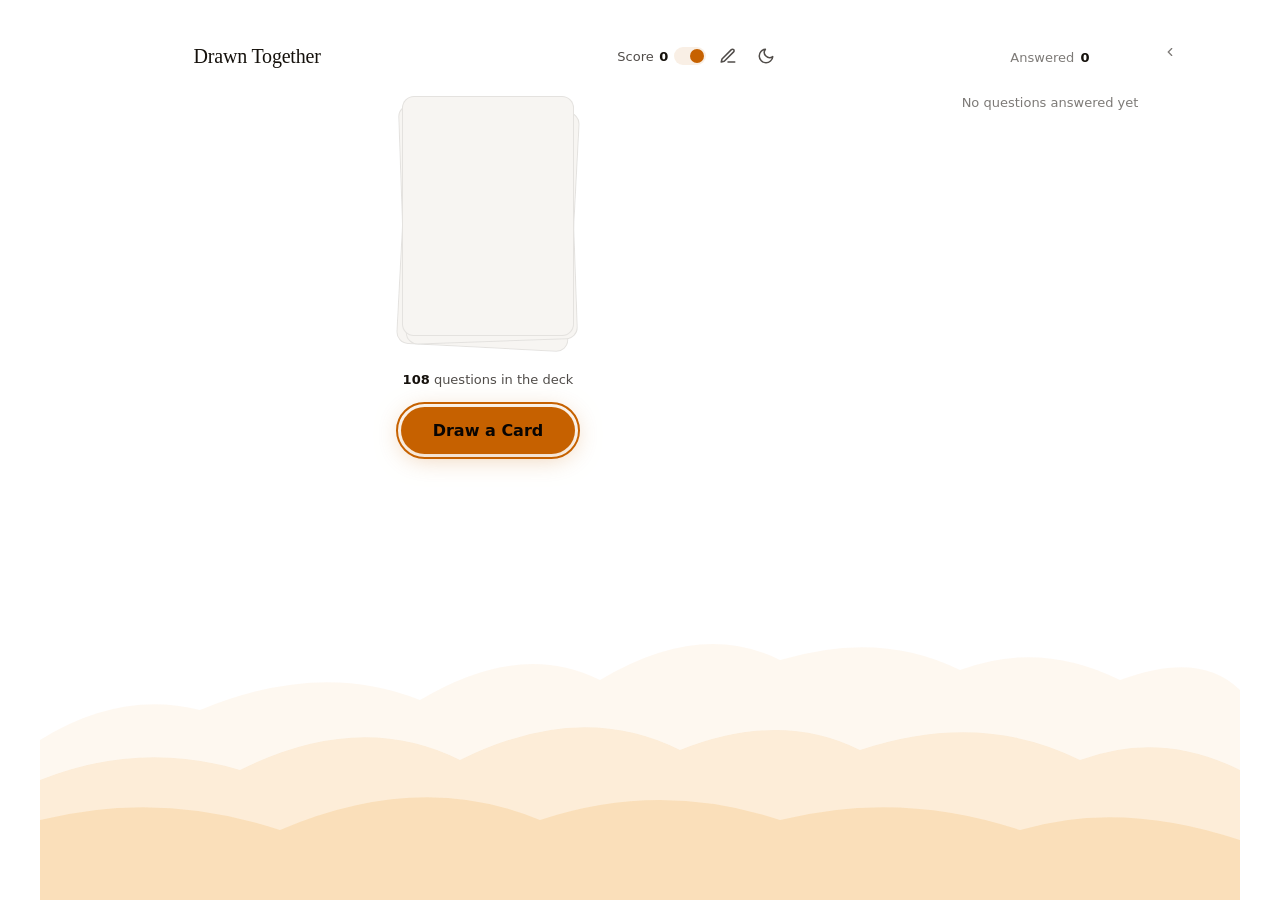
==== index.html @ e96249d9 "feat: share packs via unlock codes (web backend) Adds the Question Packs modal UI for Task 1's shari" ====
<!DOCTYPE html>
<html lang="en" data-theme="light">
<head>
<meta charset="UTF-8">
<meta name="viewport" content="width=device-width, initial-scale=1.0, user-scalable=no">
<title>Drawn Together</title>
<link rel="stylesheet" href="style.css">
</head>
<body>

  <!-- Mountain Background -->
  <div class="mountains" aria-hidden="true">
    <svg viewBox="0 0 1200 500" preserveAspectRatio="none" xmlns="http://www.w3.org/2000/svg">
      <!-- Furthest ridge — lightest, most faded -->
      <path d="M0 500 L0 340 Q80 290 160 310 Q280 260 380 300 Q480 240 560 280 Q660 220 740 260 Q840 230 920 270 Q1000 240 1080 280 Q1160 250 1200 290 L1200 500 Z"
            fill="oklch(0.72 0.16 65 / 0.06)" />
      <!-- Mid ridge -->
      <path d="M0 500 L0 380 Q100 340 200 370 Q320 310 420 360 Q540 300 640 350 Q740 310 820 350 Q940 310 1040 360 Q1120 330 1200 370 L1200 500 Z"
            fill="oklch(0.72 0.16 65 / 0.10)" />
      <!-- Closest ridge — slightly more present -->
      <path d="M0 500 L0 420 Q120 390 240 430 Q380 370 500 420 Q620 380 740 420 Q860 390 980 430 Q1080 400 1200 440 L1200 500 Z"
            fill="oklch(0.72 0.16 65 / 0.14)" />
    </svg>
  </div>

  <div class="layout">
    <div class="game-column">

      <!-- Top Bar -->
      <header class="top-bar">
        <div class="account-control hidden" id="accountControl">
          <button class="btn btn-ghost btn-small" id="signInBtn">Sign in</button>
          <span class="account-pill hidden" id="accountPill">
            <span class="account-email" id="accountEmail"></span>
            <button class="account-signout" id="signOutBtn" aria-label="Sign out" title="Sign out">&times;</button>
          </span>
        </div>
        <h1 class="title">Drawn Together</h1>
        <div class="top-actions">
          <div class="stat" id="scoreDisplay">
            <span>Score</span>
            <span class="stat-value" id="scoreValue">0</span>
          </div>
          <label class="toggle-label" title="Toggle score tracking">
            <input type="checkbox" class="toggle-checkbox" id="scoreToggle" checked>
            <span class="toggle-track" id="scoreTrack">
              <span class="toggle-thumb"></span>
            </span>
          </label>
          <button class="theme-btn" id="editBtn" title="Edit questions" aria-label="Edit questions">
            <svg viewBox="0 0 24 24" fill="none" stroke="currentColor" stroke-width="2" stroke-linecap="round" stroke-linejoin="round" style="width:1.125rem;height:1.125rem">
              <path d="M12 20h9"/>
              <path d="M16.5 3.5a2.121 2.121 0 0 1 3 3L7 19l-4 1 1-4L16.5 3.5z"/>
            </svg>
          </button>
          <button class="theme-btn" id="themeToggle" title="Toggle theme" aria-label="Switch to dark mode">
            <!-- Sun icon (shown in dark mode → switch to light) -->
            <svg class="icon-sun" viewBox="0 0 24 24" fill="none" stroke="currentColor" stroke-width="2" stroke-linecap="round" stroke-linejoin="round">
              <circle cx="12" cy="12" r="5"/>
              <path d="M12 1v2M12 21v2M4.22 4.22l1.42 1.42M18.36 18.36l1.42 1.42M1 12h2M21 12h2M4.22 19.78l1.42-1.42M18.36 5.64l1.42-1.42"/>
            </svg>
            <!-- Moon icon (shown in light mode → switch to dark) -->
            <svg class="icon-moon" viewBox="0 0 24 24" fill="none" stroke="currentColor" stroke-width="2" stroke-linecap="round" stroke-linejoin="round">
              <path d="M21 12.79A9 9 0 1 1 11.21 3 7 7 0 0 0 21 12.79z"/>
            </svg>
          </button>
        </div>
      </header>

      <!-- Main Game Area -->
      <main class="main" id="mainArea">
        <!-- Empty / Draw State -->
        <div class="empty-state" id="emptyState">
          <div class="deck-illustration" aria-hidden="true">
            <div class="deck-card"></div>
            <div class="deck-card"></div>
            <div class="deck-card"></div>
          </div>
          <div class="draw-controls" id="drawControls">
            <p class="remaining-badge" id="remainingBadge">
              <strong id="remainingCount">108</strong> questions in the deck
            </p>
            <button class="btn btn-primary" id="drawBtn" autofocus>
              Draw a Card
            </button>
          </div>

          <div class="resume-prompt hidden" id="resumePrompt">
            <p class="resume-text" id="resumeText"></p>
            <div class="resume-actions">
              <button class="btn btn-primary" id="resumeBtn" type="button">Resume</button>
              <button class="btn btn-ghost" id="startFreshBtn" type="button">Start Fresh</button>
            </div>
          </div>

          <!-- Shown instead of the Draw button when the deck's empty but cards are waiting in the skipped pile -->
          <div class="skipped-shuffle-back hidden" id="skippedShuffleBack">
            <p class="remaining-badge">
              <strong id="skippedShuffleCount">0</strong> skipped question<span id="skippedShufflePlural">s</span> waiting
            </p>
            <button class="btn btn-primary" id="skippedShuffleBtn" type="button">Shuffle skipped back in</button>
          </div>
        </div>

        <!-- Active Card -->
        <div class="card-stage hidden" id="cardStage">
          <div class="card" id="activeCard">
            <div class="card-rarity">
              <span class="rarity-dot" id="rarityDot"></span>
              <span class="rarity-label" id="rarityLabel"></span>
              <span class="card-marks">
                <button class="card-mark-btn" id="favBtn" aria-pressed="false" aria-label="Save to greatest hits" title="Save to greatest hits">
                  <svg viewBox="0 0 24 24" fill="none" stroke="currentColor" stroke-width="2" stroke-linejoin="round"><path d="M12 21C7 16.5 3 13.2 3 8.9 3 6.2 5.2 4 7.9 4c1.6 0 3.1.8 4.1 2.1C13 4.8 14.5 4 16.1 4 18.8 4 21 6.2 21 8.9c0 4.3-4 7.6-9 12.1z"/></svg>
                </button>
                <button class="card-mark-btn" id="retireBtn" aria-label="Never show this question again" title="Never show again">
                  <svg viewBox="0 0 24 24" fill="none" stroke="currentColor" stroke-width="2" stroke-linecap="round"><path d="M17.94 17.94A10.07 10.07 0 0 1 12 20c-7 0-10-8-10-8a18.45 18.45 0 0 1 5.06-5.94M9.9 4.24A9.12 9.12 0 0 1 12 4c7 0 10 8 10 8a18.5 18.5 0 0 1-2.16 3.19"/><path d="M14.12 14.12a3 3 0 1 1-4.24-4.24"/><line x1="1" y1="1" x2="23" y2="23"/></svg>
                </button>
              </span>
            </div>
            <p class="card-question" id="cardQuestion"></p>
            <p class="card-category" id="cardCategory"></p>
            <div class="card-actions">
              <button class="btn btn-ghost btn-skip" id="skipBtn">Skip</button>
              <button class="btn btn-answered" id="answeredBtn">Answered</button>
            </div>
          </div>
        </div>

        <!-- Game Over -->
        <div class="game-over hidden" id="gameOver">
          <div class="game-over-icon">🕯️</div>
          <h2 class="game-over-heading">Deck's empty</h2>
          <p class="game-over-sub" id="gameOverSub">
            You made it through every question.<br>Here's to many more conversations.
          </p>
          <div class="final-scores" id="finalScores"></div>
          <p class="game-over-sub" id="gameOverExtra"></p>
          <button class="btn btn-primary" id="resetBtn">One more round</button>
        </div>
      </main>

    </div>

    <!-- Answered Sidebar -->
    <aside class="answered-sidebar" id="answeredSidebar">
      <button class="answered-collapse-toggle" id="answeredCollapseToggle" type="button" aria-expanded="true" aria-label="Collapse answered list">
        <svg class="answered-collapse-chevron" viewBox="0 0 14 14" fill="none" stroke="currentColor" stroke-width="1.5" stroke-linecap="round">
          <path d="M3 5l4 4 4-4"/>
        </svg>
        <span class="stat-value answered-collapse-count" id="answeredCollapseCount">0</span>
      </button>
      <button class="answered-header" id="answeredMobileToggle" aria-expanded="false">
        <span>Answered</span>
        <span class="stat-value" id="answeredCount">0</span>
        <svg class="answered-chevron" id="answeredChevron" viewBox="0 0 14 14" fill="none" stroke="currentColor" stroke-width="1.5" stroke-linecap="round">
          <path d="M3 5l4 4 4-4"/>
        </svg>
      </button>
      <div class="answered-list" id="answeredList" role="region" aria-label="Answered questions"></div>
      <button class="answered-show-all hidden" id="answeredShowAll" type="button">Show all</button>
    </aside>
  </div>

  <!-- Skipped pile counter -->
  <button class="skipped-pill hidden" id="skippedPill" type="button" title="View skipped questions">
    Skipped <span id="skippedCount">0</span>
  </button>

  <!-- Question Packs Modal -->
  <div class="modal-overlay" id="modalOverlay">
    <div class="modal-sheet">
      <div class="modal-handle" aria-hidden="true"></div>
      <div class="modal-header">
        <h2 class="modal-title">Question Packs</h2>
        <button class="modal-close" id="modalClose" aria-label="Close">&times;</button>
      </div>

      <!-- Pack list -->
      <div id="packList"></div>

      <!-- Sign-in gate shown in place of the new-pack controls when signed out (web backend) -->
      <div class="pack-gate hidden" id="packGate">
        <p class="pack-gate-text">Sign in to create and edit question packs</p>
        <button class="btn btn-ghost" id="packGateSignInBtn" type="button">Sign in</button>
      </div>

      <!-- New pack button -->
      <button class="btn btn-ghost" id="newPackBtn" style="width:100%;margin-top:0.75rem">
        + New Pack
      </button>

      <!-- New pack form (hidden) -->
      <form id="newPackForm" autocomplete="off" style="display:none;margin-top:0.75rem">
        <div class="form-group" style="margin-bottom:0.5rem">
          <input class="form-input" id="newPackName" type="text" placeholder="Pack name..." maxlength="60" required>
        </div>
        <button class="btn-add" type="submit">Create Pack</button>
      </form>

      <!-- Unlock a shared pack (web backend, signed in only) -->
      <button class="btn btn-ghost hidden" id="unlockPackBtn" style="width:100%;margin-top:0.75rem">Unlock shared pack</button>
      <form id="unlockPackForm" autocomplete="off" style="display:none;margin-top:0.75rem">
        <div class="form-group" style="margin-bottom:0.5rem">
          <input class="form-input" id="unlockCodeInput" type="text" placeholder="Enter a share code..." maxlength="16" required>
        </div>
        <button class="btn-add" type="submit">Unlock</button>
      </form>

      <!-- Export / import -->
      <div style="display:flex;gap:0.5rem;margin-top:0.75rem">
        <button class="btn btn-ghost" id="exportPacksBtn" style="flex:1">Export packs</button>
        <button class="btn btn-ghost" id="importPacksBtn" style="flex:1">Import packs</button>
        <input type="file" id="importPacksFile" accept=".json,application/json" hidden>
      </div>
    </div>
  </div>

  <!-- Skipped Modal -->
  <div class="modal-overlay" id="skippedModalOverlay">
    <div class="modal-sheet">
      <div class="modal-handle" aria-hidden="true"></div>
      <div class="modal-header">
        <h2 class="modal-title">Skipped</h2>
        <button class="modal-close" id="skippedModalClose" aria-label="Close">&times;</button>
      </div>

      <div id="skippedList"></div>

      <button class="btn btn-ghost" id="skippedShuffleAllBtn" style="width:100%;margin-top:0.75rem">
        Shuffle all back into deck
      </button>
    </div>
  </div>

  <!-- Sign-in / sign-up (web version only) -->
  <div class="modal-overlay" id="authOverlay">
    <div class="modal-sheet auth-sheet">
      <div class="modal-handle" aria-hidden="true"></div>
      <div class="modal-header">
        <h2 class="modal-title" id="authTitle">Sign in</h2>
        <button class="modal-close" id="authClose" aria-label="Close">&times;</button>
      </div>
      <p class="auth-note" id="authNote">Sign in to save your progress. Or close
        this to play without saving.</p>
      <form id="authForm" autocomplete="on">
        <div class="form-group" style="margin-bottom:0.5rem">
          <input class="form-input" id="authEmail" type="email" placeholder="you@example.com" autocomplete="email" required>
        </div>
        <div class="form-group" id="authPasswordGroup" style="margin-bottom:0.5rem">
          <input class="form-input" id="authPassword" type="password" placeholder="Password" autocomplete="current-password" required minlength="8">
        </div>
        <div class="form-group hidden" id="authConfirmGroup" style="margin-bottom:0.5rem">
          <input class="form-input" id="authConfirmPassword" type="password" placeholder="Confirm password" autocomplete="new-password" minlength="8">
        </div>
        <p class="auth-note hidden" id="authPasswordHint" style="margin:-0.25rem 0 0.5rem">At least 8 characters, with a letter and a number.</p>
        <div id="authCaptcha" style="margin-bottom:0.5rem"></div>
        <p class="auth-note hidden" id="authCaptchaError">Verification didn't load — if you use an ad blocker or privacy extension, please disable it for this site and reload the page.</p>
        <button class="btn-add" type="submit" id="authSubmitBtn">Sign in</button>
      </form>
      <p class="auth-note" style="margin-top:0.5rem">
        <a href="#" id="authModeToggle">Need an account? Sign up</a>
        &nbsp;·&nbsp;
        <a href="#" id="authForgotLink">Forgot password?</a>
      </p>
      <p class="auth-note hidden" id="authSent">Check your email — click the link to reset your password.</p>
    </div>
  </div>

  <!-- Set new password (shown after clicking a password-reset email link) -->
  <div class="modal-overlay" id="resetPasswordOverlay">
    <div class="modal-sheet auth-sheet">
      <div class="modal-handle" aria-hidden="true"></div>
      <div class="modal-header">
        <h2 class="modal-title">Set new password</h2>
      </div>
      <p class="auth-note">Enter a new password for your account.</p>
      <form id="resetPasswordForm" autocomplete="off">
        <div class="form-group" style="margin-bottom:0.5rem">
          <input class="form-input" id="resetPasswordInput" type="password" placeholder="New password" autocomplete="new-password" required minlength="8">
        </div>
        <div class="form-group" style="margin-bottom:0.5rem">
          <input class="form-input" id="resetPasswordConfirm" type="password" placeholder="Confirm new password" autocomplete="new-password" required minlength="8">
        </div>
        <button class="btn-add" type="submit">Set password</button>
      </form>
      <p class="auth-note hidden" id="resetPasswordError"></p>
    </div>
  </div>

<script src="config.js" defer></script>
<script src="https://challenges.cloudflare.com/turnstile/v0/api.js" defer onerror="window.__turnstileLoadFailed = true"></script>
<script src="vendor/supabase.js" defer></script>
<script src="store-server.js" defer></script>
<script src="store-supabase.js" defer></script>
<script src="app.js" defer></script>
</body>
</html>
---- style.css ----
*, *::before, *::after { box-sizing: border-box; margin: 0; padding: 0; }

  /* ── Light Theme (default) ── */
  :root {
    --bg:       oklch(1 0 0);
    --surface:  oklch(0.97 0.005 68);
    --surface-raised: oklch(0.94 0.007 68);
    --ink:      oklch(0.18 0.012 68);
    --ink-dim:  oklch(0.42 0.008 68);
    --ink-muted: oklch(0.58 0.006 68);
    --primary:  oklch(0.60 0.18 65);
    --primary-glow: oklch(0.60 0.18 65 / 0.3);
    --primary-subtle: oklch(0.60 0.18 65 / 0.10);
    --accent:   oklch(0.48 0.16 340);
    --accent-subtle: oklch(0.48 0.16 340 / 0.12);
    --common:   oklch(0.55 0.08 195);
    --uncommon: oklch(0.52 0.12 260);
    --rare:     oklch(0.48 0.15 310);
    --epic:     oklch(0.50 0.17 30);
    --legendary: oklch(0.52 0.18 60);
    --mythic:   oklch(0.58 0.18 82);
    --card-border: oklch(0 0 0 / 0.08);
    --shadow-heavy: oklch(0 0 0 / 0.12);

    --radius-sm: 0.5rem;
    --radius-md: 0.75rem;
    --radius-lg: 1.25rem;
    --radius-xl: 1.75rem;

    --font-display: 'New York', 'Iowan Old Style', 'Palatino Linotype', Palatino, Georgia, serif;
    --font-body: -apple-system, BlinkMacSystemFont, 'Segoe UI', system-ui, sans-serif;

    --z-behind: -1;
    --z-dropdown: 100;
    --z-sticky: 200;
    --z-overlay: 300;
    --z-modal: 400;
    --z-toast: 500;

    --ease-out-expo: cubic-bezier(0.16, 1, 0.3, 1);
    --ease-out-quart: cubic-bezier(0.25, 1, 0.5, 1);
  }

  /* ── Dark Theme ── */
  [data-theme="dark"] {
    --bg:       oklch(0.08 0 0);
    --surface:  oklch(0.13 0.006 68);
    --surface-raised: oklch(0.17 0.008 68);
    --ink:      oklch(0.93 0.005 68);
    --ink-dim:  oklch(0.65 0.008 68);
    --ink-muted: oklch(0.48 0.006 68);
    --primary:  oklch(0.72 0.16 65);
    --primary-glow: oklch(0.72 0.16 65 / 0.35);
    --primary-subtle: oklch(0.72 0.16 65 / 0.12);
    --accent:   oklch(0.55 0.16 340);
    --accent-subtle: oklch(0.55 0.16 340 / 0.15);
    --common:   oklch(0.60 0.08 180);
    --uncommon: oklch(0.58 0.12 250);
    --rare:     oklch(0.52 0.16 300);
    --epic:     oklch(0.50 0.18 25);
    --legendary: oklch(0.55 0.20 55);
    --mythic:   oklch(0.72 0.18 80);
    --card-border: oklch(1 0 0 / 0.06);
    --shadow-heavy: oklch(0 0 0 / 0.45);
  }

  html, body { height: 100%; overflow: hidden; }

  body {
    font-family: var(--font-body);
    background: var(--bg);
    color: var(--ink);
    display: flex;
    flex-direction: column;
    align-items: center;
    -webkit-font-smoothing: antialiased;
    -moz-osx-font-smoothing: grayscale;
    user-select: none;
    -webkit-user-select: none;
    -webkit-tap-highlight-color: transparent;
    padding: 1rem;
    position: relative;
  }

  /* ── Mountain Background ── */
  .mountains {
    position: fixed;
    inset: 0;
    z-index: var(--z-behind);
    pointer-events: none;
    overflow: hidden;
  }
  .mountains svg {
    position: absolute;
    bottom: 0;
    left: 50%;
    transform: translateX(-50%);
    width: 100%;
    min-width: 600px;
    max-width: 1200px;
    height: auto;
  }

  /* ── Layout ── */
  .layout {
    width: 100%;
    flex: 1;
    min-height: 0;
    display: flex;
    flex-direction: column;
    align-items: center;
  }
  .game-column {
    width: 100%;
    flex: 1;
    min-height: 0;
    display: flex;
    flex-direction: column;
    align-items: center;
  }

  @media (min-width: 900px) {
    .layout {
      flex-direction: row;
      align-items: flex-start;
      justify-content: center;
      gap: 1.5rem;
      max-width: 1100px;
      margin: 0 auto;
    }
    .game-column {
      width: auto;
      flex: 1 1 auto;
    }
  }

  /* ── Top Bar ── */
  .top-bar {
    width: 100%;
    max-width: min(92vw, clamp(480px, 46vw, 720px));
    display: flex;
    align-items: center;
    justify-content: space-between;
    padding: 0.5rem 0 1rem;
    gap: 0.75rem;
    flex-shrink: 0;
    position: relative;
    z-index: 1;
  }

  .title {
    font-family: var(--font-display);
    font-size: 1.25rem;
    font-weight: 500;
    letter-spacing: -0.01em;
    color: var(--ink);
    text-wrap: balance;
  }

  .top-actions {
    display: flex;
    align-items: center;
    gap: 0.375rem;
  }

  /* ── Theme Toggle ── */
  .theme-btn {
    display: flex;
    align-items: center;
    justify-content: center;
    width: 2rem;
    height: 2rem;
    border-radius: 50%;
    border: none;
    background: transparent;
    color: var(--ink-dim);
    cursor: pointer;
    transition: color 0.2s, background 0.2s;
    -webkit-tap-highlight-color: transparent;
  }
  .theme-btn:hover { color: var(--ink); background: var(--surface); }
  .theme-btn:focus-visible {
    outline: 2px solid var(--primary);
    outline-offset: 2px;
  }
  .theme-btn svg { width: 1.125rem; height: 1.125rem; }
  .theme-btn .icon-sun { display: none; }
  .theme-btn .icon-moon { display: block; }
  [data-theme="dark"] .theme-btn .icon-sun { display: block; }
  [data-theme="dark"] .theme-btn .icon-moon { display: none; }

  /* ── Stats ── */
  .stat {
    display: flex;
    align-items: center;
    gap: 0.35rem;
    font-size: 0.8125rem;
    font-weight: 500;
    color: var(--ink-dim);
    font-variant-numeric: tabular-nums;
    white-space: nowrap;
  }
  .stat-value {
    color: var(--ink);
    font-weight: 600;
  }

  /* ── Toggle ── */
  .toggle-label {
    display: flex;
    align-items: center;
    gap: 0.4rem;
    font-size: 0.75rem;
    color: var(--ink-muted);
    cursor: pointer;
    transition: color 0.2s;
  }
  .toggle-label:hover { color: var(--ink-dim); }
  .toggle-track {
    width: 2rem;
    height: 1.125rem;
    border-radius: 99px;
    background: var(--surface-raised);
    position: relative;
    transition: background 0.2s;
  }
  .toggle-track.active { background: var(--primary-subtle); }
  .toggle-thumb {
    width: 0.875rem;
    height: 0.875rem;
    border-radius: 50%;
    background: var(--ink-muted);
    position: absolute;
    top: 0.125rem;
    left: 0.125rem;
    transition: transform 0.2s var(--ease-out-quart), background 0.2s;
  }
  .toggle-track.active .toggle-thumb {
    transform: translateX(0.875rem);
    background: var(--primary);
  }
  .toggle-checkbox { position: absolute; opacity: 0; pointer-events: none; }

  /* ── Main Area ── */
  .main {
    flex: 1;
    width: 100%;
    max-width: min(92vw, clamp(480px, 46vw, 720px));
    display: flex;
    flex-direction: column;
    align-items: center;
    justify-content: center;
    gap: 1.5rem;
    min-height: 0;
    padding: 0.5rem 0;
    position: relative;
    z-index: 1;
  }

  /* ── Empty State ── */
  .empty-state {
    text-align: center;
    display: flex;
    flex-direction: column;
    align-items: center;
    gap: 1.25rem;
  }
  .empty-state.hidden { display: none; }

  .deck-illustration {
    position: relative;
    width: clamp(140px, 10vw + 100px, 200px);
    height: clamp(180px, 12vw + 130px, 256px);
  }
  .deck-card {
    position: absolute;
    width: clamp(120px, 9vw + 84px, 172px);
    height: clamp(168px, 12vw + 118px, 240px);
    border-radius: var(--radius-md);
    background: var(--surface);
    border: 1px solid var(--card-border);
    left: 50%;
    transform: translateX(-50%);
    transition: transform 0.4s var(--ease-out-expo);
  }
  .deck-card:nth-child(1) { top: 0;  z-index: 3; }
  .deck-card:nth-child(2) { top: 6px;  z-index: 2; transform: translateX(-50%) rotate(-2deg); }
  .deck-card:nth-child(3) { top: 12px; z-index: 1; transform: translateX(-50%) rotate(3deg); }

  .remaining-badge {
    font-size: 0.8125rem;
    color: var(--ink-dim);
    font-variant-numeric: tabular-nums;
  }
  .remaining-badge strong { color: var(--ink); font-weight: 600; }

  .draw-controls,
  .resume-prompt {
    display: flex;
    flex-direction: column;
    align-items: center;
    gap: 1.25rem;
  }
  .draw-controls.hidden,
  .resume-prompt.hidden { display: none; }

  .skipped-shuffle-back {
    display: flex;
    flex-direction: column;
    align-items: center;
    gap: 1.25rem;
  }
  .skipped-shuffle-back.hidden { display: none; }

  .resume-text {
    font-size: 0.9375rem;
    color: var(--ink-dim);
    text-align: center;
    max-width: 26ch;
  }
  .resume-text strong { color: var(--ink); font-weight: 600; }

  .resume-actions {
    display: flex;
    gap: 0.75rem;
  }

  /* ── Button ── */
  .btn {
    display: inline-flex;
    align-items: center;
    justify-content: center;
    gap: 0.5rem;
    border: none;
    cursor: pointer;
    font-family: var(--font-body);
    font-weight: 600;
    font-size: 1rem;
    padding: 0.875rem 2rem;
    border-radius: 99px;
    transition: transform 0.15s var(--ease-out-quart),
                box-shadow 0.2s var(--ease-out-quart),
                background 0.2s;
    position: relative;
    -webkit-tap-highlight-color: transparent;
  }
  .btn:active { transform: scale(0.97); }

  .btn-primary {
    background: var(--primary);
    color: oklch(0.12 0.01 68);
    box-shadow: 0 4px 24px var(--primary-glow);
  }
  [data-theme="dark"] .btn-primary { color: oklch(0.12 0.01 68); }
  .btn-primary:hover {
    box-shadow: 0 6px 32px var(--primary-glow);
  }
  .btn-primary:focus-visible {
    outline: 2px solid var(--primary);
    outline-offset: 3px;
  }

  .btn-ghost {
    background: transparent;
    color: var(--ink-dim);
    padding: 0.625rem 1.25rem;
    font-size: 0.875rem;
    font-weight: 500;
  }
  .btn-ghost:hover { color: var(--ink); background: var(--surface); }
  .btn-ghost:focus-visible {
    outline: 2px solid var(--ink-dim);
    outline-offset: 2px;
  }

  /* ── Active Card ── */
  .card-stage {
    width: 100%;
    display: flex;
    flex-direction: column;
    align-items: center;
    gap: 0rem;
    transition: opacity 0.3s, transform 0.3s var(--ease-out-expo);
  }
  .card-stage.hidden { display: none; }
  .card-stage.animate-in {
    animation: cardEnter 0.5s var(--ease-out-expo) both;
  }
  .card-stage.animate-out {
    animation: cardExit 0.35s var(--ease-out-quart) both;
  }

  @keyframes cardEnter {
    from { opacity: 0; transform: translateY(24px) scale(0.95); }
    to   { opacity: 1; transform: translateY(0) scale(1); }
  }
  @keyframes cardExit {
    from { opacity: 1; transform: translateY(0) scale(1); }
    to   { opacity: 0; transform: translateY(-20px) scale(0.96); }
  }

  .card {
    width: 100%;
    background: var(--surface);
    border: 1px solid var(--card-border);
    border-radius: var(--radius-lg);
    padding: clamp(2rem, 1.4rem + 1.5vw, 3rem) clamp(1.5rem, 1.1rem + 1vw, 2.25rem) clamp(1.75rem, 1.35rem + 1vw, 2.5rem);
    display: flex;
    flex-direction: column;
    gap: 1.25rem;
    position: relative;
    overflow: hidden;
  }

  /* Rarity glow on card */
  .card[data-rarity="mythic"] {
    box-shadow: 0 0 0 1px oklch(0.72 0.18 80 / 0.25),
                0 0 80px oklch(0.72 0.18 80 / 0.08);
  }
  .card[data-rarity="legendary"] {
    box-shadow: 0 0 0 1px oklch(0.55 0.20 55 / 0.2),
                0 0 48px oklch(0.55 0.20 55 / 0.06);
  }

  .card-rarity {
    display: flex;
    align-items: center;
    gap: 0.5rem;
  }
  .rarity-dot {
    width: 0.5rem;
    height: 0.5rem;
    border-radius: 50%;
    flex-shrink: 0;
  }
  .rarity-label {
    font-size: 0.6875rem;
    font-weight: 700;
    text-transform: uppercase;
    letter-spacing: 0.12em;
  }

  .card-question {
    font-family: var(--font-display);
    font-size: clamp(1.25rem, 1.2vw + 1rem, 2rem);
    max-width: 34ch;
    font-weight: 400;
    line-height: 1.45;
    letter-spacing: -0.01em;
    color: var(--ink);
    text-wrap: balance;
  }

  .card-category {
    font-size: 0.75rem;
    color: var(--ink-muted);
    font-weight: 500;
    letter-spacing: 0.03em;
    text-transform: uppercase;
  }

  .card-actions {
    display: flex;
    gap: 0.625rem;
    margin-top: 0.25rem;
  }
  .card-actions .btn { flex: 1; }

  .btn-answered {
    background: var(--surface-raised);
    color: var(--ink);
    box-shadow: none;
    font-weight: 500;
  }
  .btn-answered:hover { background: var(--bg); }

  .btn-skip {
    background: transparent;
    color: var(--ink-muted);
    box-shadow: none;
    font-weight: 500;
    font-size: 0.875rem;
    padding: 0.625rem 1.25rem;
    flex: 0;
  }
  .btn-skip:hover { color: var(--ink-dim); }

  .score-pop {
    position: fixed;
    pointer-events: none;
    font-weight: 700;
    font-size: 1.25rem;
    color: var(--primary);
    z-index: var(--z-toast);
    animation: scoreFloat 1.2s var(--ease-out-expo) both;
  }
  @keyframes scoreFloat {
    0%   { opacity: 1; transform: translateY(0) scale(1); }
    100% { opacity: 0; transform: translateY(-64px) scale(1.3); }
  }

  /* ── Answered Sidebar ── */
  .answered-sidebar {
    width: 100%;
    max-width: min(92vw, clamp(480px, 46vw, 720px));
    flex-shrink: 0;
    padding: 0.5rem 0 1rem;
    position: relative;
    z-index: 1;
  }

  .answered-collapse-toggle {
    display: none;
  }

  .answered-header {
    width: 100%;
    display: flex;
    align-items: center;
    justify-content: center;
    gap: 0.4rem;
    background: none;
    border: none;
    color: var(--ink-muted);
    font-family: var(--font-body);
    font-size: 0.8125rem;
    font-weight: 500;
    cursor: pointer;
    padding: 0.625rem;
    transition: color 0.2s;
    -webkit-tap-highlight-color: transparent;
  }
  .answered-header:hover { color: var(--ink-dim); }
  .answered-header:focus-visible {
    outline: 2px solid var(--ink-dim);
    outline-offset: 2px;
    border-radius: var(--radius-sm);
  }

  .answered-chevron {
    width: 14px;
    height: 14px;
    transition: transform 0.3s var(--ease-out-quart);
  }
  .answered-chevron.open { transform: rotate(180deg); }

  .answered-list {
    display: none;
    padding: 0.25rem 0.25rem 0.5rem;
  }
  .answered-list.open { display: block; }

  .answered-item {
    display: flex;
    align-items: center;
    gap: 0.625rem;
    padding: 0.625rem 0.75rem;
    border-radius: var(--radius-sm);
    font-size: 0.8125rem;
    color: var(--ink-dim);
    animation: answeredEnter 0.3s var(--ease-out-quart) both;
    width: 100%;
    background: none;
    border: none;
    font-family: var(--font-body);
    text-align: left;
    cursor: pointer;
  }
  .answered-item:focus-visible {
    outline: 2px solid var(--ink-dim);
    outline-offset: -2px;
  }
  .answered-item:nth-child(1) { animation-delay: 0s; }
  .answered-item:nth-child(2) { animation-delay: 0.03s; }
  .answered-item:nth-child(3) { animation-delay: 0.06s; }
  .answered-item:nth-child(4) { animation-delay: 0.09s; }
  .answered-item:nth-child(5) { animation-delay: 0.12s; }

  @keyframes answeredEnter {
    from { opacity: 0; transform: translateY(-8px); }
    to   { opacity: 1; transform: translateY(0); }
  }

  .answered-item:hover { background: var(--surface); }
  .answered-item-dot { width: 0.375rem; height: 0.375rem; border-radius: 50%; flex-shrink: 0; }
  .answered-item-text {
    flex: 1;
    white-space: nowrap;
    overflow: hidden;
    text-overflow: ellipsis;
  }
  .answered-item-score {
    font-variant-numeric: tabular-nums;
    font-weight: 600;
    font-size: 0.75rem;
    flex-shrink: 0;
  }

  .answered-empty {
    text-align: center;
    font-size: 0.8125rem;
    color: var(--ink-muted);
    padding: 1rem;
  }

  .answered-show-all {
    width: 100%;
    background: none;
    border: none;
    color: var(--ink-muted);
    font-family: var(--font-body);
    font-size: 0.75rem;
    font-weight: 500;
    cursor: pointer;
    padding: 0.5rem;
    text-align: center;
    transition: color 0.2s;
    -webkit-tap-highlight-color: transparent;
  }
  .answered-show-all:hover { color: var(--ink-dim); }
  .answered-show-all.hidden { display: none; }
  .answered-show-all:focus-visible {
    outline: 2px solid var(--ink-dim);
    outline-offset: 2px;
    border-radius: var(--radius-sm);
  }
  .answered-list.expanded {
    max-height: 40vh;
    overflow-y: auto;
    scroll-behavior: smooth;
    -webkit-overflow-scrolling: touch;
    scrollbar-width: thin;
    scrollbar-color: var(--surface-raised) transparent;
  }

  @media (min-width: 900px) {
    .answered-sidebar {
      width: 280px;
      max-width: 280px;
      flex-shrink: 0;
      align-self: stretch;
      display: flex;
      flex-direction: column;
      padding: 0.5rem 0;
      position: relative;
      overflow: hidden;
    }
    .answered-header {
      cursor: default;
      pointer-events: none;
    }
    .answered-header .answered-chevron { display: none; }
    .answered-list { display: block; }
    .answered-list.expanded { max-height: 50vh; }

    .answered-collapse-toggle {
      display: flex;
      align-items: center;
      justify-content: center;
      gap: 0.35rem;
      position: absolute;
      top: 0.5rem;
      right: 0.5rem;
      background: none;
      border: none;
      color: var(--ink-muted);
      cursor: pointer;
      pointer-events: auto;
      padding: 0.375rem;
      border-radius: var(--radius-sm);
      -webkit-tap-highlight-color: transparent;
      transition: color 0.2s;
    }
    .answered-collapse-toggle:hover { color: var(--ink-dim); }
    .answered-collapse-toggle:focus-visible {
      outline: 2px solid var(--ink-dim);
      outline-offset: 2px;
    }
    .answered-collapse-chevron {
      width: 12px;
      height: 12px;
      flex-shrink: 0;
      transform: rotate(90deg);
    }
    .answered-collapse-count {
      display: none;
      font-size: 0.75rem;
    }

    @media (prefers-reduced-motion: no-preference) {
      .answered-sidebar {
        transition: width 0.3s var(--ease-out-quart), max-width 0.3s var(--ease-out-quart);
      }
      .answered-collapse-chevron {
        transition: transform 0.3s var(--ease-out-quart);
      }
    }

    .answered-sidebar.collapsed {
      width: 48px;
      max-width: 48px;
      padding: 0.5rem 0;
    }
    .answered-sidebar.collapsed .answered-collapse-chevron { transform: rotate(-90deg); }
    .answered-sidebar.collapsed .answered-collapse-count {
      display: block;
      writing-mode: vertical-rl;
      text-orientation: mixed;
    }
    .answered-sidebar.collapsed .answered-header,
    .answered-sidebar.collapsed .answered-list,
    .answered-sidebar.collapsed .answered-show-all {
      display: none;
    }
  }

  /* ── Game Over ── */
  .game-over {
    text-align: center;
    display: flex;
    flex-direction: column;
    align-items: center;
    gap: 1rem;
  }
  .game-over.hidden { display: none; }
  .game-over-icon {
    font-size: 2.5rem;
    margin-bottom: 0.25rem;
  }
  .game-over-heading {
    font-family: var(--font-display);
    font-size: clamp(1.5rem, 0.6vw + 1.35rem, 1.875rem);
    font-weight: 500;
    letter-spacing: -0.01em;
  }
  .game-over-sub {
    font-size: 0.9375rem;
    color: var(--ink-dim);
    line-height: 1.5;
  }
  .final-scores {
    display: flex;
    gap: 2rem;
    margin: 0.5rem 0;
  }
  .final-score {
    text-align: center;
  }
  .final-score-value {
    font-family: var(--font-display);
    font-size: 2rem;
    font-weight: 500;
  }
  .final-score-label {
    font-size: 0.75rem;
    color: var(--ink-muted);
    text-transform: uppercase;
    letter-spacing: 0.08em;
  }

  /* ── Skipped Pile ── */
  .skipped-pill {
    position: fixed;
    left: 1rem;
    bottom: 1rem;
    z-index: var(--z-sticky);
    background: var(--surface-raised);
    color: var(--ink-dim);
    border: 1px solid var(--card-border);
    border-radius: 99px;
    padding: 0.5rem 1rem;
    font-family: var(--font-body);
    font-size: 0.8125rem;
    font-weight: 500;
    font-variant-numeric: tabular-nums;
    cursor: pointer;
    box-shadow: 0 4px 16px var(--shadow-heavy);
    transition: color 0.2s, background 0.2s;
  }
  .skipped-pill span { color: var(--ink); font-weight: 600; }
  .skipped-pill:hover { color: var(--ink); background: var(--surface); }
  .skipped-pill:focus-visible {
    outline: 2px solid var(--ink-dim);
    outline-offset: 2px;
  }
  .skipped-pill.hidden { display: none; }

  .skipped-item {
    display: flex;
    align-items: center;
    gap: 0.625rem;
    padding: 0.625rem 0.75rem;
    border-radius: var(--radius-sm);
    font-size: 0.8125rem;
    color: var(--ink-dim);
    width: 100%;
    background: none;
    border: none;
    font-family: var(--font-body);
    text-align: left;
    cursor: pointer;
  }
  .skipped-item:hover { background: var(--surface); }
  .skipped-item:focus-visible {
    outline: 2px solid var(--ink-dim);
    outline-offset: -2px;
  }

  /* ── Toast ── */
  .toast {
    position: fixed;
    bottom: 2rem;
    left: 50%;
    transform: translateX(-50%);
    background: var(--surface-raised);
    color: var(--ink);
    padding: 0.625rem 1.25rem;
    border-radius: 99px;
    font-size: 0.8125rem;
    font-weight: 500;
    z-index: var(--z-toast);
    box-shadow: 0 8px 32px var(--shadow-heavy);
    animation: toastIn 0.3s var(--ease-out-quart),
               toastOut 0.3s var(--ease-out-quart) 1.7s both;
    pointer-events: none;
  }
  @keyframes toastIn  { from { opacity: 0; transform: translateX(-50%) translateY(12px); } to { opacity: 1; transform: translateX(-50%) translateY(0); } }
  @keyframes toastOut { from { opacity: 1; transform: translateX(-50%) translateY(0); } to { opacity: 0; transform: translateX(-50%) translateY(-8px); } }

  /* ── Question Editor Modal ── */
  .modal-overlay {
    position: fixed;
    inset: 0;
    background: oklch(0 0 0 / 0.4);
    z-index: var(--z-modal);
    display: none;
    align-items: flex-end;
    justify-content: center;
    -webkit-overflow-scrolling: touch;
  }
  [data-theme="dark"] .modal-overlay {
    background: oklch(0 0 0 / 0.55);
  }
  .modal-overlay.open { display: flex; }

  .modal-sheet {
    width: 100%;
    max-width: 480px;
    max-height: 90vh;
    background: var(--bg);
    border-radius: var(--radius-xl) var(--radius-xl) 0 0;
    padding: 1.5rem 1.5rem 2rem;
    overflow-y: auto;
    animation: sheetUp 0.35s var(--ease-out-expo) both;
    scrollbar-width: thin;
    scrollbar-color: var(--surface-raised) transparent;
  }
  @keyframes sheetUp {
    from { transform: translateY(100%); }
    to   { transform: translateY(0); }
  }
  @keyframes dialogIn {
    from { opacity: 0; transform: scale(0.96); }
    to   { opacity: 1; transform: scale(1); }
  }
  @media (prefers-reduced-motion: reduce) {
    .modal-sheet { animation: none; }
  }

  /* Desktop/tablet: centered dialog instead of bottom sheet */
  @media (min-width: 640px) {
    .modal-overlay {
      align-items: center;
    }
    .modal-sheet {
      max-width: min(90vw, 640px);
      max-height: 85vh;
      border-radius: var(--radius-xl);
      animation: dialogIn 0.25s var(--ease-out-quart) both;
    }
    .modal-handle { display: none; }
  }
  @media (min-width: 640px) and (prefers-reduced-motion: reduce) {
    .modal-sheet { animation: none; }
  }

  .modal-handle {
    width: 2.5rem;
    height: 0.25rem;
    border-radius: 99px;
    background: var(--ink-muted);
    margin: 0 auto 1.25rem;
    opacity: 0.4;
  }

  .modal-header {
    display: flex;
    align-items: center;
    justify-content: space-between;
    margin-bottom: 1.25rem;
  }
  .modal-title {
    font-family: var(--font-display);
    font-size: 1.125rem;
    font-weight: 500;
  }
  .modal-close {
    display: flex;
    align-items: center;
    justify-content: center;
    width: 2rem;
    height: 2rem;
    border-radius: 50%;
    border: none;
    background: transparent;
    color: var(--ink-dim);
    cursor: pointer;
    font-size: 1.25rem;
    transition: background 0.2s;
    -webkit-tap-highlight-color: transparent;
  }
  .modal-close:hover { background: var(--surface); }

  .form-group {
    margin-bottom: 1rem;
  }
  .form-label {
    display: block;
    font-size: 0.8125rem;
    font-weight: 600;
    color: var(--ink-dim);
    margin-bottom: 0.375rem;
  }
  .form-input,
  .form-select {
    width: 100%;
    font-family: var(--font-body);
    font-size: 0.9375rem;
    padding: 0.75rem 0.875rem;
    border-radius: var(--radius-md);
    border: 1px solid var(--card-border);
    background: var(--surface);
    color: var(--ink);
    transition: border-color 0.2s, box-shadow 0.2s;
    -webkit-appearance: none;
    appearance: none;
  }
  .form-input:focus,
  .form-select:focus {
    outline: none;
    border-color: var(--primary);
    box-shadow: 0 0 0 3px var(--primary-subtle);
  }
  .form-input::placeholder { color: var(--ink-muted); }

  .form-select-wrap {
    position: relative;
  }
  .form-select-wrap::after {
    content: '';
    position: absolute;
    right: 0.875rem;
    top: 50%;
    transform: translateY(-50%);
    width: 10px;
    height: 10px;
    background: var(--ink-muted);
    clip-path: polygon(0 0, 100% 0, 50% 100%);
    pointer-events: none;
  }
  .form-select {
    padding-right: 2rem;
    cursor: pointer;
  }

  .form-row {
    display: flex;
    gap: 0.75rem;
  }
  .form-row .form-group { flex: 1; }

  .btn-add {
    width: 100%;
    background: var(--primary);
    color: oklch(0.12 0.01 68);
    border: none;
    font-family: var(--font-body);
    font-weight: 600;
    font-size: 0.9375rem;
    padding: 0.8125rem;
    border-radius: 99px;
    cursor: pointer;
    transition: transform 0.15s var(--ease-out-quart);
    margin-top: 0.25rem;
  }
  [data-theme="dark"] .btn-add { color: oklch(0.12 0.01 68); }
  .btn-add:active { transform: scale(0.97); }
  .btn-add:disabled {
    opacity: 0.4;
    cursor: not-allowed;
    transform: none;
  }
  .btn-add:focus-visible {
    outline: 2px solid var(--primary);
    outline-offset: 2px;
  }

  .custom-questions {
    margin-top: 1.5rem;
    border-top: 1px solid var(--card-border);
    padding-top: 1rem;
  }
  .custom-questions-header {
    display: flex;
    justify-content: space-between;
    align-items: center;
    margin-bottom: 0.625rem;
  }
  .custom-questions-count {
    font-size: 0.75rem;
    color: var(--ink-muted);
    font-weight: 500;
  }
  .custom-list { display: flex; flex-direction: column; gap: 0.375rem; }
  .custom-item {
    display: flex;
    align-items: center;
    gap: 0.5rem;
    padding: 0.5rem 0.625rem;
    border-radius: var(--radius-sm);
    background: var(--surface);
    font-size: 0.8125rem;
  }
  .custom-item-text {
    flex: 1;
    white-space: nowrap;
    overflow: hidden;
    text-overflow: ellipsis;
    color: var(--ink-dim);
  }
  .custom-item-rarity {
    font-size: 0.625rem;
    font-weight: 700;
    text-transform: uppercase;
    letter-spacing: 0.08em;
    flex-shrink: 0;
  }
  .custom-item-delete {
    display: flex;
    align-items: center;
    justify-content: center;
    width: 1.5rem;
    height: 1.5rem;
    border-radius: 50%;
    border: none;
    background: transparent;
    color: var(--ink-muted);
    cursor: pointer;
    font-size: 1rem;
    flex-shrink: 0;
    transition: color 0.2s, background 0.2s;
    -webkit-tap-highlight-color: transparent;
  }
  .custom-item-delete:hover { color: oklch(0.55 0.18 25); background: var(--accent-subtle); }
  .custom-empty {
    text-align: center;
    font-size: 0.8125rem;
    color: var(--ink-muted);
    padding: 1rem;
  }

  /* ── Pack UI in Modal ── */
  .pack-card {
    background: var(--surface);
    border: 1px solid var(--card-border);
    border-radius: var(--radius-md);
    margin-bottom: 0.5rem;
    overflow: hidden;
  }
  .pack-header {
    display: flex;
    align-items: center;
    gap: 0.625rem;
    padding: 0.75rem 0.875rem;
    cursor: pointer;
    -webkit-tap-highlight-color: transparent;
    transition: background 0.15s;
  }
  .pack-header:hover { background: oklch(0 0 0 / 0.02); }
  [data-theme="dark"] .pack-header:hover { background: oklch(1 0 0 / 0.03); }
  .pack-name {
    flex: 1;
    font-size: 0.9375rem;
    font-weight: 600;
    color: var(--ink);
  }
  .pack-count {
    font-size: 0.75rem;
    color: var(--ink-muted);
    font-weight: 500;
    flex-shrink: 0;
  }
  .pack-chevron {
    width: 14px;
    height: 14px;
    color: var(--ink-muted);
    flex-shrink: 0;
    transition: transform 0.25s var(--ease-out-quart);
  }
  .pack-chevron.open { transform: rotate(180deg); }

  .pack-toggle {
    flex-shrink: 0;
    display: block;
    width: 2.75rem;
    height: 1.5rem;
    border-radius: 99px;
    border: 1.5px solid var(--card-border);
    background: var(--surface-raised);
    position: relative;
    cursor: pointer;
    transition: background 0.2s, border-color 0.2s, box-shadow 0.2s;
    -webkit-tap-highlight-color: transparent;
  }
  .pack-toggle:hover { border-color: var(--ink-muted); }
  .pack-toggle.on {
    background: var(--primary);
    border-color: var(--primary);
    box-shadow: 0 0 0 3px var(--primary-subtle);
  }
  .pack-toggle.on:hover { border-color: var(--primary); }
  .pack-toggle:focus-visible { outline: 2px solid var(--primary); outline-offset: 2px; }
  .pack-toggle-knob {
    width: 1rem;
    height: 1rem;
    border-radius: 50%;
    background: var(--ink-muted);
    position: absolute;
    top: 0.125rem;
    left: 0.125rem;
    transition: transform 0.2s var(--ease-out-quart), background 0.2s;
  }
  .pack-toggle.on .pack-toggle-knob {
    transform: translateX(1.25rem);
    background: oklch(1 0 0);
  }
  [data-theme="dark"] .pack-toggle.on .pack-toggle-knob { background: oklch(0.12 0.01 68); }

  /* Base Game switch: same look, but locked on and not interactive */
  .pack-toggle-locked { cursor: default; box-shadow: none; }
  .pack-toggle-locked:hover { border-color: var(--primary); }

  /* Disabled packs recede so the enabled ones read at a glance */
  .pack-card-off .pack-name,
  .pack-card-off .pack-count { opacity: 0.5; }

  .pack-body {
    display: none;
    padding: 0 0.875rem 0.75rem;
  }
  .pack-body.open { display: block; }

  .pack-questions { margin-bottom: 0.625rem; }
  .pack-q {
    display: flex;
    align-items: center;
    gap: 0.5rem;
    padding: 0.5rem 0.5rem 0.5rem 0.75rem;
    font-size: 0.8125rem;
    border-radius: var(--radius-sm);
    background: var(--bg);
    margin-bottom: 0.25rem;
  }
  .pack-q-text {
    flex: 1;
    white-space: nowrap;
    overflow: hidden;
    text-overflow: ellipsis;
    color: var(--ink-dim);
  }
  .pack-q-rarity {
    font-size: 0.5625rem;
    font-weight: 700;
    text-transform: uppercase;
    letter-spacing: 0.08em;
    flex-shrink: 0;
  }
  .pack-q-del {
    display: flex;
    align-items: center;
    justify-content: center;
    width: 1.375rem;
    height: 1.375rem;
    border-radius: 50%;
    border: none;
    background: transparent;
    color: var(--ink-muted);
    cursor: pointer;
    font-size: 1rem;
    flex-shrink: 0;
    transition: color 0.2s, background 0.2s;
    -webkit-tap-highlight-color: transparent;
  }
  .pack-q-del:hover { color: oklch(0.55 0.18 25); background: var(--accent-subtle); }

  .pack-del-btn {
    display: flex;
    align-items: center;
    justify-content: center;
    width: 1.5rem;
    height: 1.5rem;
    border-radius: 50%;
    border: none;
    background: transparent;
    color: var(--ink-muted);
    cursor: pointer;
    flex-shrink: 0;
    transition: color 0.2s, background 0.2s;
    -webkit-tap-highlight-color: transparent;
  }
  .pack-del-btn svg { width: 0.875rem; height: 0.875rem; }
  .pack-del-btn:hover, .pack-del-btn:focus-visible {
    color: oklch(0.55 0.18 25);
    background: var(--accent-subtle);
  }

  .pack-del-confirm {
    display: flex;
    flex-wrap: wrap;
    align-items: center;
    gap: 0.5rem;
    padding: 0.5rem 0.75rem;
    margin-bottom: 0.625rem;
    border: 1px solid oklch(0.55 0.18 25 / 0.35);
    border-radius: var(--radius-sm);
    background: var(--accent-subtle);
    font-size: 0.8125rem;
    color: var(--ink-dim);
  }
  .pack-del-confirm-text { flex: 1 1 12rem; }
  .pack-del-confirm-actions { display: flex; gap: 0.5rem; flex-shrink: 0; }
  .pack-del-confirm-btn {
    border: none;
    border-radius: var(--radius-sm);
    background: oklch(0.55 0.18 25);
    color: oklch(1 0 0);
    font-size: 0.75rem;
    font-weight: 600;
    padding: 0.375rem 0.75rem;
    cursor: pointer;
  }
  .pack-del-confirm-btn:hover { background: oklch(0.5 0.18 25); }

  .pack-q-check {
    flex-shrink: 0;
    width: 0.9375rem;
    height: 0.9375rem;
    margin: 0;
    accent-color: var(--primary);
    cursor: pointer;
  }

  .pack-move-bar {
    display: flex;
    align-items: center;
    gap: 0.5rem;
    padding: 0.5rem 0.75rem;
    margin-bottom: 0.625rem;
    border-radius: var(--radius-sm);
    background: var(--bg);
    font-size: 0.8125rem;
  }
  .pack-move-count {
    font-weight: 600;
    color: var(--ink-dim);
    flex-shrink: 0;
  }
  .pack-move-select {
    flex: 1;
    min-width: 0;
    font-size: 0.75rem;
    padding: 0.375rem 0.5rem;
    border-radius: var(--radius-sm);
    border: 1px solid var(--card-border);
    background: var(--surface-raised);
    color: var(--ink-dim);
  }
  .pack-move-hint {
    color: var(--ink-muted);
    font-size: 0.75rem;
  }

  .pack-q-empty {
    font-size: 0.75rem;
    color: var(--ink-muted);
    text-align: center;
    padding: 0.5rem;
    font-style: italic;
  }

  .pack-add-form {
    display: flex;
    gap: 0.5rem;
    align-items: flex-start;
  }
  .pack-add-input {
    flex: 1;
    font-family: var(--font-body);
    font-size: 0.8125rem;
    padding: 0.5rem 0.625rem;
    border-radius: var(--radius-sm);
    border: 1px solid var(--card-border);
    background: var(--bg);
    color: var(--ink);
    outline: none;
    transition: border-color 0.2s;
  }
  .pack-add-input:focus { border-color: var(--primary); }
  .pack-add-input::placeholder { color: var(--ink-muted); }

  .pack-add-meta {
    display: flex;
    gap: 0.375rem;
    flex-shrink: 0;
  }
  .pack-add-meta select {
    font-family: var(--font-body);
    font-size: 0.75rem;
    padding: 0.4375rem 1.25rem 0.4375rem 0.5rem;
    border-radius: var(--radius-sm);
    border: 1px solid var(--card-border);
    background: var(--bg);
    color: var(--ink-dim);
    outline: none;
    cursor: pointer;
    -webkit-appearance: none;
    appearance: none;
    background-image: url("data:image/svg+xml,%3Csvg xmlns='http://www.w3.org/2000/svg' width='8' height='8' viewBox='0 0 8 8'%3E%3Cpath fill='%23666' d='M0 2l4 4 4-4'/%3E%3C/svg%3E");
    background-repeat: no-repeat;
    background-position: right 4px center;
    transition: border-color 0.2s;
  }
  .pack-add-meta select:focus { border-color: var(--primary); }

  .pack-add-btn {
    flex-shrink: 0;
    border: none;
    background: var(--primary);
    color: oklch(0.12 0.01 68);
    font-weight: 600;
    font-size: 0.8125rem;
    padding: 0.5rem 0.875rem;
    border-radius: var(--radius-sm);
    cursor: pointer;
    transition: transform 0.1s;
    -webkit-tap-highlight-color: transparent;
  }
  [data-theme="dark"] .pack-add-btn { color: oklch(0.12 0.01 68); }
  .pack-add-btn:active { transform: scale(0.97); }
  .pack-add-btn:disabled { opacity: 0.4; cursor: not-allowed; }

  /* ── Base game tag ── */
  .pack-base-tag {
    font-size: 0.625rem;
    font-weight: 600;
    text-transform: uppercase;
    letter-spacing: 0.08em;
    color: var(--ink-muted);
    padding: 0.125rem 0.375rem;
    border-radius: var(--radius-sm);
    background: var(--surface);
    flex-shrink: 0;
  }

  /* ── Reduced Motion ── */
  @media (prefers-reduced-motion: reduce) {
    *, *::before, *::after {
      animation-duration: 0.01ms !important;
      animation-iteration-count: 1 !important;
      transition-duration: 0.01ms !important;
    }
    .card-stage.animate-in,
    .card-stage.animate-out { animation: none; }
    .score-pop { display: none; }
  }

  /* ── Responsive ── */
  @media (min-width: 520px) {
    body { padding: 2rem; }
  }

/* ── Card mark buttons (favorite / retire) ── */
.card-marks {
  margin-left: auto;
  display: flex;
  gap: 0.25rem;
}
.card-mark-btn {
  background: none;
  border: none;
  cursor: pointer;
  padding: 0.375rem;
  border-radius: 0.5rem;
  color: var(--text-muted, currentColor);
  opacity: 0.55;
  line-height: 0;
}
.card-mark-btn svg { width: 1.125rem; height: 1.125rem; }
.card-mark-btn:hover, .card-mark-btn:focus-visible { opacity: 1; }
.card-mark-btn.active {
  opacity: 1;
  color: var(--primary);
}
.card-mark-btn.active svg { fill: currentColor; }

/* ── Toast action button (e.g. Undo) ── */
.toast-action {
  background: none;
  border: none;
  cursor: pointer;
  color: inherit;
  font: inherit;
  font-weight: 700;
  text-decoration: underline;
  margin-left: 0.75rem;
  padding: 0;
}

/* ── Greatest Hits / Retired sections ── */
.marks-section-icon {
  font-size: 0.875rem;
  opacity: 0.7;
  width: 1.5rem;
  text-align: center;
}
.marks-play-btn {
  width: 100%;
  margin-top: 0.5rem;
}
.btn-restore {
  background: none;
  border: 1px solid currentColor;
  border-radius: 0.375rem;
  color: inherit;
  cursor: pointer;
  font: inherit;
  font-size: 0.75rem;
  padding: 0.125rem 0.5rem;
  opacity: 0.7;
}
.btn-restore:hover, .btn-restore:focus-visible { opacity: 1; }

/* ── Legendary / Mythic reveal ── */
/* Static glow: always present so rarity reads even with reduced motion */
.card[data-rarity="legendary"] { box-shadow: 0 0 0 1px var(--legendary), 0 0 18px -2px var(--legendary); }
.card[data-rarity="mythic"]    { box-shadow: 0 0 0 1px var(--mythic),    0 0 18px -2px var(--mythic); }

@media (prefers-reduced-motion: no-preference) {
  .card-stage.animate-in .card[data-rarity="legendary"] {
    animation: rarityReveal 0.9s ease-out;
    --reveal-color: var(--legendary);
  }
  .card-stage.animate-in .card[data-rarity="mythic"] {
    animation: rarityReveal 0.9s ease-out;
    --reveal-color: var(--mythic);
  }
  @keyframes rarityReveal {
    0%   { box-shadow: 0 0 0 1px var(--reveal-color), 0 0 42px 6px var(--reveal-color); transform: scale(1.03); }
    100% { box-shadow: 0 0 0 1px var(--reveal-color), 0 0 18px -2px var(--reveal-color); transform: scale(1); }
  }
}

/* ── Question edit ── */
.pack-q-edit { flex-direction: column; align-items: stretch; gap: 0.375rem; }
.pack-q-edit-actions { display: flex; gap: 0.5rem; }
.pack-q-edit-btn {
  background: none;
  border: none;
  cursor: pointer;
  padding: 0.25rem;
  color: inherit;
  opacity: 0.5;
  line-height: 0;
}
.pack-q-edit-btn svg { width: 0.875rem; height: 0.875rem; }
.pack-q-edit-btn:hover, .pack-q-edit-btn:focus-visible { opacity: 1; }

/* ── Auth (web version) ── */
.auth-sheet { max-width: min(90vw, 420px); }
.auth-note { color: var(--ink-muted); font-size: 0.875rem; margin: 0.5rem 0 0.75rem; }
.auth-note.hidden { display: none; }
#authPasswordGroup.hidden { display: none; }
#authConfirmGroup.hidden { display: none; }
#authModeToggle.hidden { display: none; }
/* Sign-in gate replacing "+ New Pack" when signed out (web backend) */
.pack-gate {
  display: flex;
  flex-direction: column;
  align-items: center;
  gap: 0.5rem;
  margin-top: 0.75rem;
  padding: 0.75rem;
  border: 1px dashed var(--card-border);
  border-radius: 0.75rem;
  text-align: center;
}
.pack-gate.hidden { display: none; }
.pack-gate-text { color: var(--ink-muted); font-size: 0.875rem; margin: 0; }
#newPackBtn.hidden { display: none; }
#unlockPackBtn.hidden { display: none; }

/* Pack sharing (web backend, signed in only) */
.pack-share-btn { margin-top: 0.625rem; }
.pack-share-row {
  display: flex;
  align-items: center;
  flex-wrap: wrap;
  gap: 0.5rem;
  margin-top: 0.625rem;
}
.pack-share-code {
  font-family: ui-monospace, SFMono-Regular, Menlo, Consolas, monospace;
  letter-spacing: 0.06em;
  font-size: 0.8125rem;
  background: var(--bg);
  border: 1px solid var(--card-border);
  border-radius: var(--radius-sm);
  padding: 0.375rem 0.625rem;
}
.pack-share-hint {
  color: var(--ink-muted);
  font-size: 0.8125rem;
  margin: 0.375rem 0 0;
}
.account-control { display: flex; align-items: center; flex-shrink: 0; }
.account-control.hidden { display: none; }
.account-pill {
  display: flex; align-items: center; gap: 0.375rem;
  font-size: 0.8125rem; color: var(--ink-muted);
  max-width: 9rem;
}
.account-pill.hidden { display: none; }
.account-email { overflow: hidden; text-overflow: ellipsis; white-space: nowrap; }
.account-signout {
  display: flex; align-items: center; justify-content: center;
  width: 1.5rem; height: 1.5rem; flex-shrink: 0;
  border: none; border-radius: 50%; background: transparent;
  color: var(--ink-muted); font-size: 1rem; line-height: 1; cursor: pointer;
}
.account-signout:hover, .account-signout:focus-visible { color: var(--ink); background: var(--surface); }
.btn-small { padding: 0.25rem 0.75rem; font-size: 0.8125rem; }
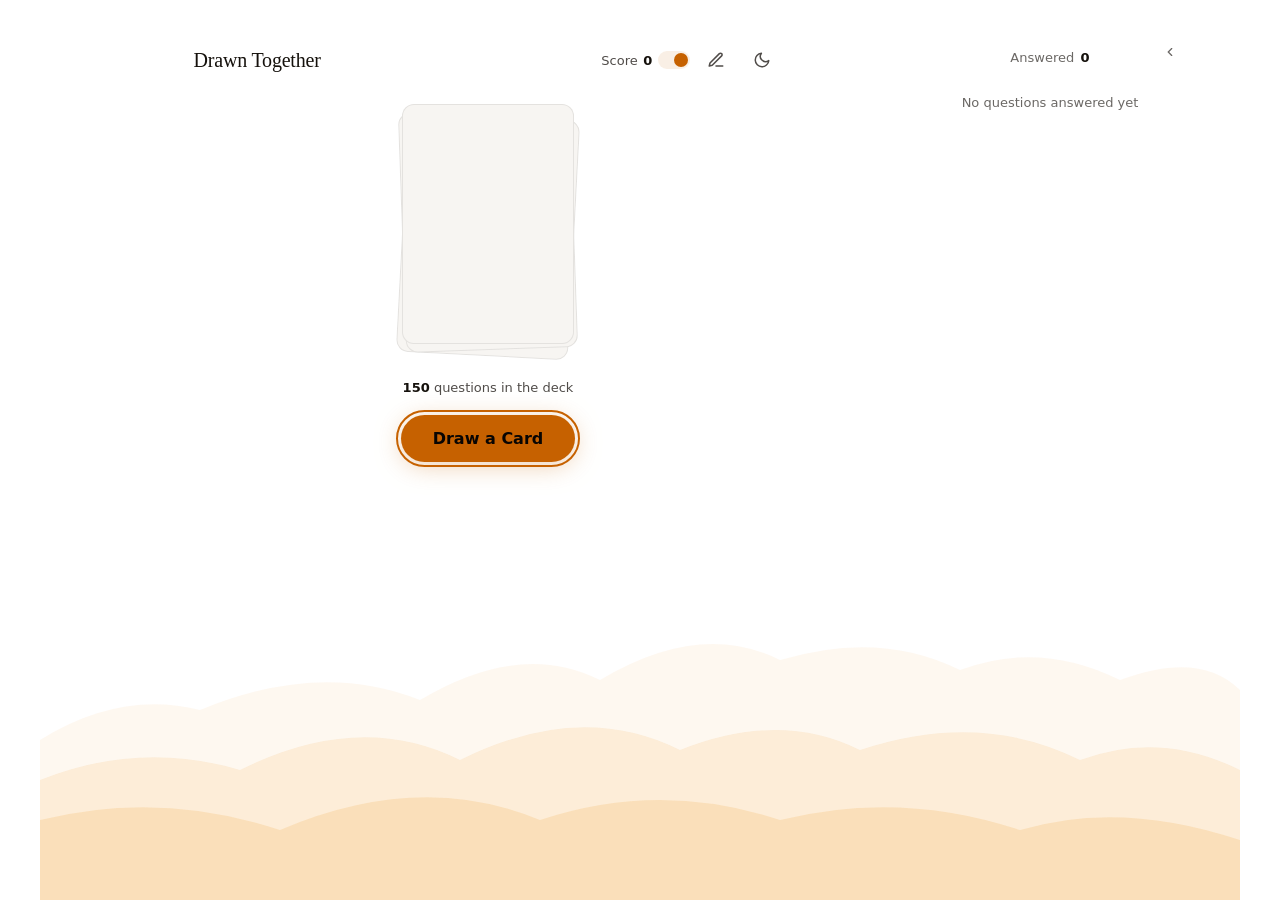
==== commit 742a7698: "fix: accessibility & polish pass from UI/UX review (10 items) - allow pinch zoom (drop user-scalable" ====
--- a/index.html
+++ b/index.html
@@ -2,11 +2,13 @@
 <html lang="en" data-theme="light">
 <head>
 <meta charset="UTF-8">
-<meta name="viewport" content="width=device-width, initial-scale=1.0, user-scalable=no">
+<meta name="viewport" content="width=device-width, initial-scale=1.0">
 <title>Drawn Together</title>
 <link rel="stylesheet" href="style.css">
 </head>
 <body>
+
+  <div id="srStatus" class="sr-only" aria-live="polite" role="status"></div>
 
   <!-- Mountain Background -->
   <div class="mountains" aria-hidden="true">
@@ -42,7 +44,7 @@
             <span class="stat-value" id="scoreValue">0</span>
           </div>
           <label class="toggle-label" title="Toggle score tracking">
-            <input type="checkbox" class="toggle-checkbox" id="scoreToggle" checked>
+            <input type="checkbox" class="toggle-checkbox" id="scoreToggle" checked aria-label="Track score">
             <span class="toggle-track" id="scoreTrack">
               <span class="toggle-thumb"></span>
             </span>
@@ -128,7 +130,11 @@
 
         <!-- Game Over -->
         <div class="game-over hidden" id="gameOver">
-          <div class="game-over-icon">🕯️</div>
+          <div class="game-over-icon">
+            <svg viewBox="0 0 24 24" fill="none" stroke="currentColor" stroke-width="2" stroke-linecap="round" stroke-linejoin="round" aria-hidden="true">
+              <path d="M8.5 14.5A2.5 2.5 0 0 0 11 17a2.5 2.5 0 0 0 2.5-2.5c0-1.38-.5-2-1-3-1.072-2.143-.224-4.054 2-6 .5 2.5 2 4.9 4 6.5 2 1.6 3 3.5 3 5.5a7 7 0 1 1-14 0c0-1.153.433-2.294 1-3a2.5 2.5 0 0 0 2.5 2.5z"/>
+            </svg>
+          </div>
           <h2 class="game-over-heading">Deck's empty</h2>
           <p class="game-over-sub" id="gameOverSub">
             You made it through every question.<br>Here's to many more conversations.
@@ -168,10 +174,10 @@
 
   <!-- Question Packs Modal -->
   <div class="modal-overlay" id="modalOverlay">
-    <div class="modal-sheet">
+    <div class="modal-sheet" role="dialog" aria-modal="true" aria-labelledby="modalTitle">
       <div class="modal-handle" aria-hidden="true"></div>
       <div class="modal-header">
-        <h2 class="modal-title">Question Packs</h2>
+        <h2 class="modal-title" id="modalTitle">Question Packs</h2>
         <button class="modal-close" id="modalClose" aria-label="Close">&times;</button>
       </div>
 
@@ -185,31 +191,31 @@
       </div>
 
       <!-- New pack button -->
-      <button class="btn btn-ghost" id="newPackBtn" style="width:100%;margin-top:0.75rem">
+      <button class="btn btn-ghost modal-block" id="newPackBtn">
         + New Pack
       </button>
 
       <!-- New pack form (hidden) -->
-      <form id="newPackForm" autocomplete="off" style="display:none;margin-top:0.75rem">
-        <div class="form-group" style="margin-bottom:0.5rem">
-          <input class="form-input" id="newPackName" type="text" placeholder="Pack name..." maxlength="60" required>
+      <form id="newPackForm" class="modal-form-block hidden" autocomplete="off">
+        <div class="form-group form-group-tight">
+          <input class="form-input" id="newPackName" type="text" placeholder="Pack name..." maxlength="60" required aria-label="Pack name">
         </div>
         <button class="btn-add" type="submit">Create Pack</button>
       </form>
 
       <!-- Unlock a shared pack (web backend, signed in only) -->
-      <button class="btn btn-ghost hidden" id="unlockPackBtn" style="width:100%;margin-top:0.75rem">Unlock shared pack</button>
-      <form id="unlockPackForm" autocomplete="off" style="display:none;margin-top:0.75rem">
-        <div class="form-group" style="margin-bottom:0.5rem">
-          <input class="form-input" id="unlockCodeInput" type="text" placeholder="Enter a share code..." maxlength="16" required>
+      <button class="btn btn-ghost hidden modal-block" id="unlockPackBtn">Unlock shared pack</button>
+      <form id="unlockPackForm" class="modal-form-block hidden" autocomplete="off">
+        <div class="form-group form-group-tight">
+          <input class="form-input" id="unlockCodeInput" type="text" placeholder="Enter a share code..." maxlength="16" required aria-label="Share code">
         </div>
         <button class="btn-add" type="submit">Unlock</button>
       </form>
 
       <!-- Export / import -->
-      <div style="display:flex;gap:0.5rem;margin-top:0.75rem">
-        <button class="btn btn-ghost" id="exportPacksBtn" style="flex:1">Export packs</button>
-        <button class="btn btn-ghost" id="importPacksBtn" style="flex:1">Import packs</button>
+      <div class="modal-btn-row">
+        <button class="btn btn-ghost" id="exportPacksBtn">Export packs</button>
+        <button class="btn btn-ghost" id="importPacksBtn">Import packs</button>
         <input type="file" id="importPacksFile" accept=".json,application/json" hidden>
       </div>
     </div>
@@ -217,16 +223,16 @@
 
   <!-- Skipped Modal -->
   <div class="modal-overlay" id="skippedModalOverlay">
-    <div class="modal-sheet">
+    <div class="modal-sheet" role="dialog" aria-modal="true" aria-labelledby="skippedModalTitle">
       <div class="modal-handle" aria-hidden="true"></div>
       <div class="modal-header">
-        <h2 class="modal-title">Skipped</h2>
+        <h2 class="modal-title" id="skippedModalTitle">Skipped</h2>
         <button class="modal-close" id="skippedModalClose" aria-label="Close">&times;</button>
       </div>
 
       <div id="skippedList"></div>
 
-      <button class="btn btn-ghost" id="skippedShuffleAllBtn" style="width:100%;margin-top:0.75rem">
+      <button class="btn btn-ghost modal-block" id="skippedShuffleAllBtn">
         Shuffle all back into deck
       </button>
     </div>
@@ -234,7 +240,7 @@
 
   <!-- Sign-in / sign-up (web version only) -->
   <div class="modal-overlay" id="authOverlay">
-    <div class="modal-sheet auth-sheet">
+    <div class="modal-sheet auth-sheet" role="dialog" aria-modal="true" aria-labelledby="authTitle">
       <div class="modal-handle" aria-hidden="true"></div>
       <div class="modal-header">
         <h2 class="modal-title" id="authTitle">Sign in</h2>
@@ -243,21 +249,21 @@
       <p class="auth-note" id="authNote">Sign in to save your progress. Or close
         this to play without saving.</p>
       <form id="authForm" autocomplete="on">
-        <div class="form-group" style="margin-bottom:0.5rem">
-          <input class="form-input" id="authEmail" type="email" placeholder="you@example.com" autocomplete="email" required>
-        </div>
-        <div class="form-group" id="authPasswordGroup" style="margin-bottom:0.5rem">
-          <input class="form-input" id="authPassword" type="password" placeholder="Password" autocomplete="current-password" required minlength="8">
-        </div>
-        <div class="form-group hidden" id="authConfirmGroup" style="margin-bottom:0.5rem">
-          <input class="form-input" id="authConfirmPassword" type="password" placeholder="Confirm password" autocomplete="new-password" minlength="8">
-        </div>
-        <p class="auth-note hidden" id="authPasswordHint" style="margin:-0.25rem 0 0.5rem">At least 8 characters, with a letter and a number.</p>
-        <div id="authCaptcha" style="margin-bottom:0.5rem"></div>
+        <div class="form-group form-group-tight">
+          <input class="form-input" id="authEmail" type="email" placeholder="you@example.com" autocomplete="email" required aria-label="Email">
+        </div>
+        <div class="form-group form-group-tight" id="authPasswordGroup">
+          <input class="form-input" id="authPassword" type="password" placeholder="Password" autocomplete="current-password" required minlength="8" aria-label="Password">
+        </div>
+        <div class="form-group form-group-tight hidden" id="authConfirmGroup">
+          <input class="form-input" id="authConfirmPassword" type="password" placeholder="Confirm password" autocomplete="new-password" minlength="8" aria-label="Confirm password">
+        </div>
+        <p class="auth-note auth-hint-tight hidden" id="authPasswordHint">At least 8 characters, with a letter and a number.</p>
+        <div id="authCaptcha" class="form-group-tight"></div>
         <p class="auth-note hidden" id="authCaptchaError">Verification didn't load — if you use an ad blocker or privacy extension, please disable it for this site and reload the page.</p>
         <button class="btn-add" type="submit" id="authSubmitBtn">Sign in</button>
       </form>
-      <p class="auth-note" style="margin-top:0.5rem">
+      <p class="auth-note auth-links">
         <a href="#" id="authModeToggle">Need an account? Sign up</a>
         &nbsp;·&nbsp;
         <a href="#" id="authForgotLink">Forgot password?</a>
@@ -268,18 +274,18 @@
 
   <!-- Set new password (shown after clicking a password-reset email link) -->
   <div class="modal-overlay" id="resetPasswordOverlay">
-    <div class="modal-sheet auth-sheet">
+    <div class="modal-sheet auth-sheet" role="dialog" aria-modal="true" aria-labelledby="resetPasswordTitle">
       <div class="modal-handle" aria-hidden="true"></div>
       <div class="modal-header">
-        <h2 class="modal-title">Set new password</h2>
+        <h2 class="modal-title" id="resetPasswordTitle">Set new password</h2>
       </div>
       <p class="auth-note">Enter a new password for your account.</p>
       <form id="resetPasswordForm" autocomplete="off">
-        <div class="form-group" style="margin-bottom:0.5rem">
-          <input class="form-input" id="resetPasswordInput" type="password" placeholder="New password" autocomplete="new-password" required minlength="8">
-        </div>
-        <div class="form-group" style="margin-bottom:0.5rem">
-          <input class="form-input" id="resetPasswordConfirm" type="password" placeholder="Confirm new password" autocomplete="new-password" required minlength="8">
+        <div class="form-group form-group-tight">
+          <input class="form-input" id="resetPasswordInput" type="password" placeholder="New password" autocomplete="new-password" required minlength="8" aria-label="New password">
+        </div>
+        <div class="form-group form-group-tight">
+          <input class="form-input" id="resetPasswordConfirm" type="password" placeholder="Confirm new password" autocomplete="new-password" required minlength="8" aria-label="Confirm new password">
         </div>
         <button class="btn-add" type="submit">Set password</button>
       </form>
--- a/style.css
+++ b/style.css
@@ -1,4 +1,16 @@
   *, *::before, *::after { box-sizing: border-box; margin: 0; padding: 0; }
+
+  .sr-only {
+    position: absolute;
+    width: 1px;
+    height: 1px;
+    padding: 0;
+    margin: -1px;
+    overflow: hidden;
+    clip: rect(0, 0, 0, 0);
+    white-space: nowrap;
+    border: 0;
+  }
 
   /* ── Light Theme (default) ── */
   :root {
@@ -7,7 +19,7 @@
     --surface-raised: oklch(0.94 0.007 68);
     --ink:      oklch(0.18 0.012 68);
     --ink-dim:  oklch(0.42 0.008 68);
-    --ink-muted: oklch(0.58 0.006 68);
+    --ink-muted: oklch(0.52 0.006 68);
     --primary:  oklch(0.60 0.18 65);
     --primary-glow: oklch(0.60 0.18 65 / 0.3);
     --primary-subtle: oklch(0.60 0.18 65 / 0.10);
@@ -48,7 +60,7 @@
     --surface-raised: oklch(0.17 0.008 68);
     --ink:      oklch(0.93 0.005 68);
     --ink-dim:  oklch(0.65 0.008 68);
-    --ink-muted: oklch(0.48 0.006 68);
+    --ink-muted: oklch(0.62 0.006 68);
     --primary:  oklch(0.72 0.16 65);
     --primary-glow: oklch(0.72 0.16 65 / 0.35);
     --primary-subtle: oklch(0.72 0.16 65 / 0.12);
@@ -168,8 +180,8 @@
     display: flex;
     align-items: center;
     justify-content: center;
-    width: 2rem;
-    height: 2rem;
+    width: 2.5rem;
+    height: 2.5rem;
     border-radius: 50%;
     border: none;
     background: transparent;
@@ -449,6 +461,8 @@
     letter-spacing: -0.01em;
     color: var(--ink);
     text-wrap: balance;
+    user-select: text;
+    -webkit-user-select: text;
   }
 
   .card-category {
@@ -726,7 +740,9 @@
   .game-over-icon {
     font-size: 2.5rem;
     margin-bottom: 0.25rem;
-  }
+    color: var(--primary);
+  }
+  .game-over-icon svg { width: 2.5rem; height: 2.5rem; }
   .game-over-heading {
     font-family: var(--font-display);
     font-size: clamp(1.5rem, 0.6vw + 1.35rem, 1.875rem);
@@ -908,8 +924,8 @@
     display: flex;
     align-items: center;
     justify-content: center;
-    width: 2rem;
-    height: 2rem;
+    width: 2.5rem;
+    height: 2.5rem;
     border-radius: 50%;
     border: none;
     background: transparent;
@@ -1049,8 +1065,8 @@
     display: flex;
     align-items: center;
     justify-content: center;
-    width: 1.5rem;
-    height: 1.5rem;
+    width: 2rem;
+    height: 2rem;
     border-radius: 50%;
     border: none;
     background: transparent;
@@ -1189,8 +1205,8 @@
     display: flex;
     align-items: center;
     justify-content: center;
-    width: 1.375rem;
-    height: 1.375rem;
+    width: 1.75rem;
+    height: 1.75rem;
     border-radius: 50%;
     border: none;
     background: transparent;
@@ -1399,7 +1415,7 @@
   background: none;
   border: none;
   cursor: pointer;
-  padding: 0.375rem;
+  padding: 0.625rem;
   border-radius: 0.5rem;
   color: var(--text-muted, currentColor);
   opacity: 0.55;
@@ -1432,7 +1448,11 @@
   opacity: 0.7;
   width: 1.5rem;
   text-align: center;
+  display: inline-flex;
+  align-items: center;
+  justify-content: center;
 }
+.marks-section-icon svg { width: 0.875rem; height: 0.875rem; }
 .marks-play-btn {
   width: 100%;
   margin-top: 0.5rem;
@@ -1484,6 +1504,17 @@
 }
 .pack-q-edit-btn svg { width: 0.875rem; height: 0.875rem; }
 .pack-q-edit-btn:hover, .pack-q-edit-btn:focus-visible { opacity: 1; }
+
+/* ── Shared modal layout utilities (replace one-off inline styles) ── */
+.modal-block { width: 100%; margin-top: 0.75rem; }
+.modal-form-block { margin-top: 0.75rem; }
+#newPackForm.hidden { display: none; }
+#unlockPackForm.hidden { display: none; }
+.form-group-tight { margin-bottom: 0.5rem; }
+.modal-btn-row { display: flex; gap: 0.5rem; margin-top: 0.75rem; }
+.modal-btn-row .btn { flex: 1; }
+.auth-hint-tight { margin: -0.25rem 0 0.5rem; }
+.auth-links { margin-top: 0.5rem; }
 
 /* ── Auth (web version) ── */
 .auth-sheet { max-width: min(90vw, 420px); }
@@ -1543,7 +1574,7 @@
 .account-email { overflow: hidden; text-overflow: ellipsis; white-space: nowrap; }
 .account-signout {
   display: flex; align-items: center; justify-content: center;
-  width: 1.5rem; height: 1.5rem; flex-shrink: 0;
+  width: 2rem; height: 2rem; flex-shrink: 0;
   border: none; border-radius: 50%; background: transparent;
   color: var(--ink-muted); font-size: 1rem; line-height: 1; cursor: pointer;
 }
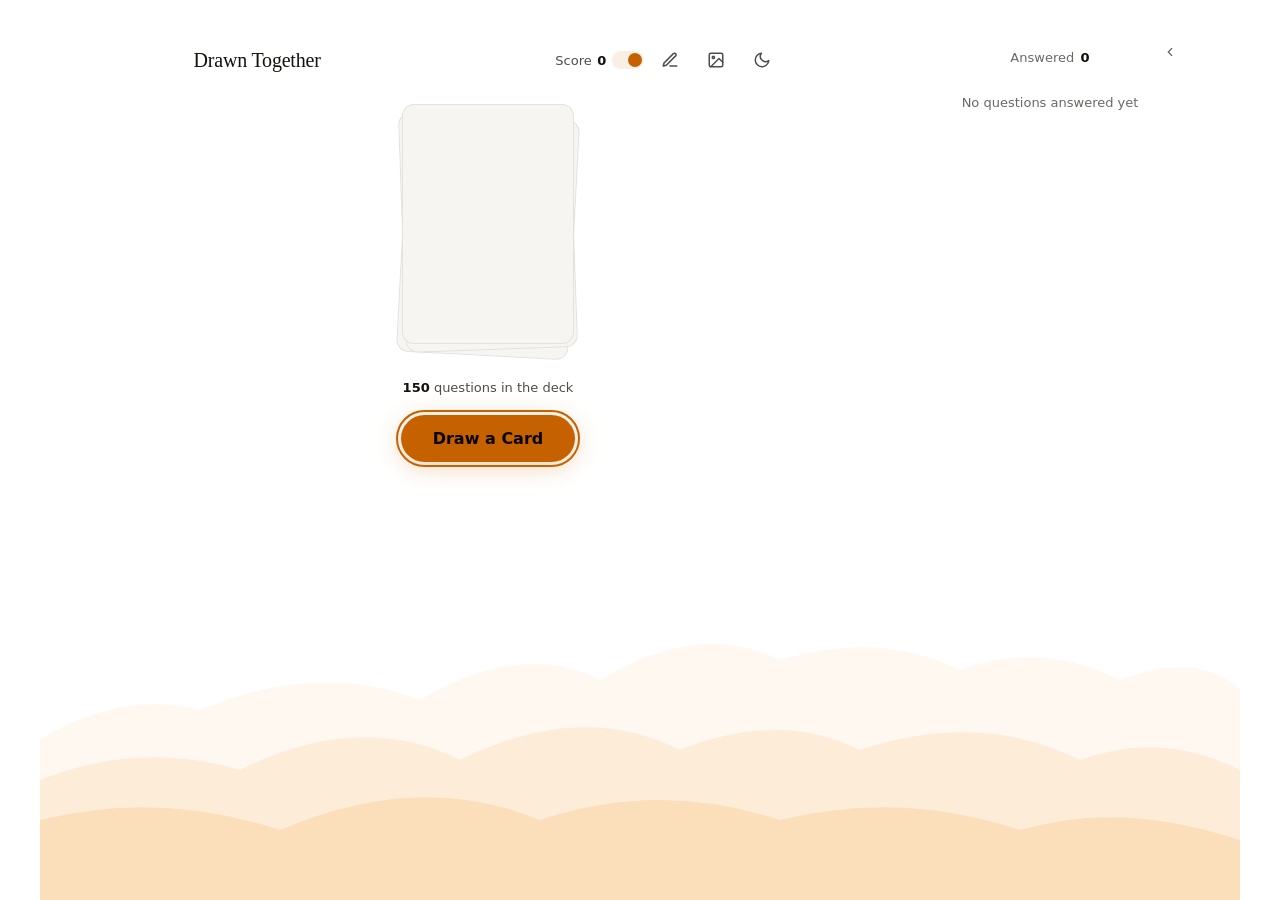
==== commit c30f8528: "feat: selectable photo backgrounds (Classic + 4 landscapes) Adds a background picker: top-bar button" ====
--- a/index.html
+++ b/index.html
@@ -11,7 +11,7 @@
   <div id="srStatus" class="sr-only" aria-live="polite" role="status"></div>
 
   <!-- Mountain Background -->
-  <div class="mountains" aria-hidden="true">
+  <div class="mountains" id="mountainsBg" aria-hidden="true">
     <svg viewBox="0 0 1200 500" preserveAspectRatio="none" xmlns="http://www.w3.org/2000/svg">
       <!-- Furthest ridge — lightest, most faded -->
       <path d="M0 500 L0 340 Q80 290 160 310 Q280 260 380 300 Q480 240 560 280 Q660 220 740 260 Q840 230 920 270 Q1000 240 1080 280 Q1160 250 1200 290 L1200 500 Z"
@@ -24,6 +24,7 @@
             fill="oklch(0.72 0.16 65 / 0.14)" />
     </svg>
   </div>
+  <div class="photo-bg hidden" id="photoBg" aria-hidden="true"></div>
 
   <div class="layout">
     <div class="game-column">
@@ -53,6 +54,13 @@
             <svg viewBox="0 0 24 24" fill="none" stroke="currentColor" stroke-width="2" stroke-linecap="round" stroke-linejoin="round" style="width:1.125rem;height:1.125rem">
               <path d="M12 20h9"/>
               <path d="M16.5 3.5a2.121 2.121 0 0 1 3 3L7 19l-4 1 1-4L16.5 3.5z"/>
+            </svg>
+          </button>
+          <button class="theme-btn" id="bgBtn" title="Choose background" aria-label="Choose background">
+            <svg viewBox="0 0 24 24" fill="none" stroke="currentColor" stroke-width="2" stroke-linecap="round" stroke-linejoin="round" style="width:1.125rem;height:1.125rem">
+              <rect x="3" y="3" width="18" height="18" rx="2" ry="2"/>
+              <circle cx="8.5" cy="8.5" r="1.5"/>
+              <polyline points="21 15 16 10 5 21"/>
             </svg>
           </button>
           <button class="theme-btn" id="themeToggle" title="Toggle theme" aria-label="Switch to dark mode">
@@ -238,6 +246,55 @@
     </div>
   </div>
 
+  <!-- Background Modal -->
+  <div class="modal-overlay" id="bgModalOverlay">
+    <div class="modal-sheet" role="dialog" aria-modal="true" aria-labelledby="bgModalTitle">
+      <div class="modal-handle" aria-hidden="true"></div>
+      <div class="modal-header">
+        <h2 class="modal-title" id="bgModalTitle">Background</h2>
+        <button class="modal-close" id="bgModalClose" aria-label="Close">&times;</button>
+      </div>
+
+      <div role="radiogroup" aria-label="Background" id="bgOptionList" class="bg-option-list">
+        <button type="button" role="radio" class="bg-option" data-bg="classic">
+          <div class="bg-option-thumb bg-option-thumb-classic"></div>
+          <svg class="bg-option-check" viewBox="0 0 24 24" fill="none" stroke="currentColor" stroke-width="2.5" stroke-linecap="round" stroke-linejoin="round" aria-hidden="true">
+            <polyline points="20 6 9 17 4 12"/>
+          </svg>
+          <span class="bg-option-label">Classic</span>
+        </button>
+        <button type="button" role="radio" class="bg-option" data-bg="treeline">
+          <div class="bg-option-thumb" style="background-image:url('backgrounds/thumbs/treeline.jpg')"></div>
+          <svg class="bg-option-check" viewBox="0 0 24 24" fill="none" stroke="currentColor" stroke-width="2.5" stroke-linecap="round" stroke-linejoin="round" aria-hidden="true">
+            <polyline points="20 6 9 17 4 12"/>
+          </svg>
+          <span class="bg-option-label">Treeline</span>
+        </button>
+        <button type="button" role="radio" class="bg-option" data-bg="lakeside">
+          <div class="bg-option-thumb" style="background-image:url('backgrounds/thumbs/lakeside.jpg')"></div>
+          <svg class="bg-option-check" viewBox="0 0 24 24" fill="none" stroke="currentColor" stroke-width="2.5" stroke-linecap="round" stroke-linejoin="round" aria-hidden="true">
+            <polyline points="20 6 9 17 4 12"/>
+          </svg>
+          <span class="bg-option-label">Lakeside</span>
+        </button>
+        <button type="button" role="radio" class="bg-option" data-bg="sunset">
+          <div class="bg-option-thumb" style="background-image:url('backgrounds/thumbs/sunset.jpg')"></div>
+          <svg class="bg-option-check" viewBox="0 0 24 24" fill="none" stroke="currentColor" stroke-width="2.5" stroke-linecap="round" stroke-linejoin="round" aria-hidden="true">
+            <polyline points="20 6 9 17 4 12"/>
+          </svg>
+          <span class="bg-option-label">Sunset Ridge</span>
+        </button>
+        <button type="button" role="radio" class="bg-option" data-bg="alpine">
+          <div class="bg-option-thumb" style="background-image:url('backgrounds/thumbs/alpine.jpg')"></div>
+          <svg class="bg-option-check" viewBox="0 0 24 24" fill="none" stroke="currentColor" stroke-width="2.5" stroke-linecap="round" stroke-linejoin="round" aria-hidden="true">
+            <polyline points="20 6 9 17 4 12"/>
+          </svg>
+          <span class="bg-option-label">Alpine</span>
+        </button>
+      </div>
+    </div>
+  </div>
+
   <!-- Sign-in / sign-up (web version only) -->
   <div class="modal-overlay" id="authOverlay">
     <div class="modal-sheet auth-sheet" role="dialog" aria-modal="true" aria-labelledby="authTitle">
--- a/style.css
+++ b/style.css
@@ -111,6 +111,30 @@
     min-width: 600px;
     max-width: 1200px;
     height: auto;
+  }
+  .mountains.hidden { display: none; }
+
+  /* ── Photo Background ── */
+  .photo-bg {
+    position: fixed;
+    inset: 0;
+    z-index: var(--z-behind);
+    pointer-events: none;
+    background-size: cover;
+    background-position: center;
+    transition: opacity 0.3s var(--ease-out-quart);
+  }
+  .photo-bg::after {
+    content: "";
+    position: absolute;
+    inset: 0;
+    background: var(--bg);
+    opacity: 0.45;
+  }
+  [data-theme="dark"] .photo-bg::after { opacity: 0.6; }
+  #photoBg.hidden { display: none; }
+  @media (prefers-reduced-motion: reduce) {
+    .photo-bg { transition: none; }
   }
 
   /* ── Layout ── */
@@ -1579,4 +1603,71 @@
   color: var(--ink-muted); font-size: 1rem; line-height: 1; cursor: pointer;
 }
 .account-signout:hover, .account-signout:focus-visible { color: var(--ink); background: var(--surface); }
+
+/* ── Background Picker ── */
+.bg-option-list {
+  display: grid;
+  grid-template-columns: repeat(auto-fill, minmax(120px, 1fr));
+  gap: 0.75rem;
+  margin-top: 0.5rem;
+}
+.bg-option {
+  position: relative;
+  display: flex;
+  flex-direction: column;
+  align-items: center;
+  gap: 0.5rem;
+  background: none;
+  border: none;
+  border-radius: var(--radius-lg);
+  padding: 0.5rem;
+  cursor: pointer;
+  font: inherit;
+  color: inherit;
+  transition: background 0.2s;
+}
+.bg-option:hover { background: var(--surface); }
+.bg-option:focus-visible {
+  outline: 2px solid var(--primary);
+  outline-offset: 2px;
+}
+.bg-option-thumb {
+  width: 100%;
+  height: 72px;
+  border-radius: var(--radius-md);
+  background-size: cover;
+  background-position: center;
+  border: 2px solid transparent;
+  box-shadow: 0 0 0 1px var(--card-border);
+}
+.bg-option[aria-checked="true"] .bg-option-thumb {
+  border-color: var(--primary);
+  box-shadow: 0 0 0 1px var(--primary);
+}
+.bg-option-thumb-classic {
+  background:
+    linear-gradient(180deg, transparent 60%, oklch(0.72 0.16 65 / 0.14) 60%),
+    linear-gradient(180deg, transparent 72%, oklch(0.72 0.16 65 / 0.10) 72%),
+    linear-gradient(180deg, transparent 84%, oklch(0.72 0.16 65 / 0.06) 84%),
+    var(--surface);
+}
+.bg-option-check {
+  display: none;
+  position: absolute;
+  top: 0.5rem;
+  right: 0.5rem;
+  width: 1.125rem;
+  height: 1.125rem;
+  padding: 0.1875rem;
+  border-radius: 50%;
+  background: var(--primary);
+  color: var(--bg);
+  box-sizing: content-box;
+}
+.bg-option[aria-checked="true"] .bg-option-check { display: block; }
+.bg-option-label {
+  font-size: 0.8125rem;
+  color: var(--ink-muted);
+}
+.bg-option[aria-checked="true"] .bg-option-label { color: var(--ink); }
 .btn-small { padding: 0.25rem 0.75rem; font-size: 0.8125rem; }
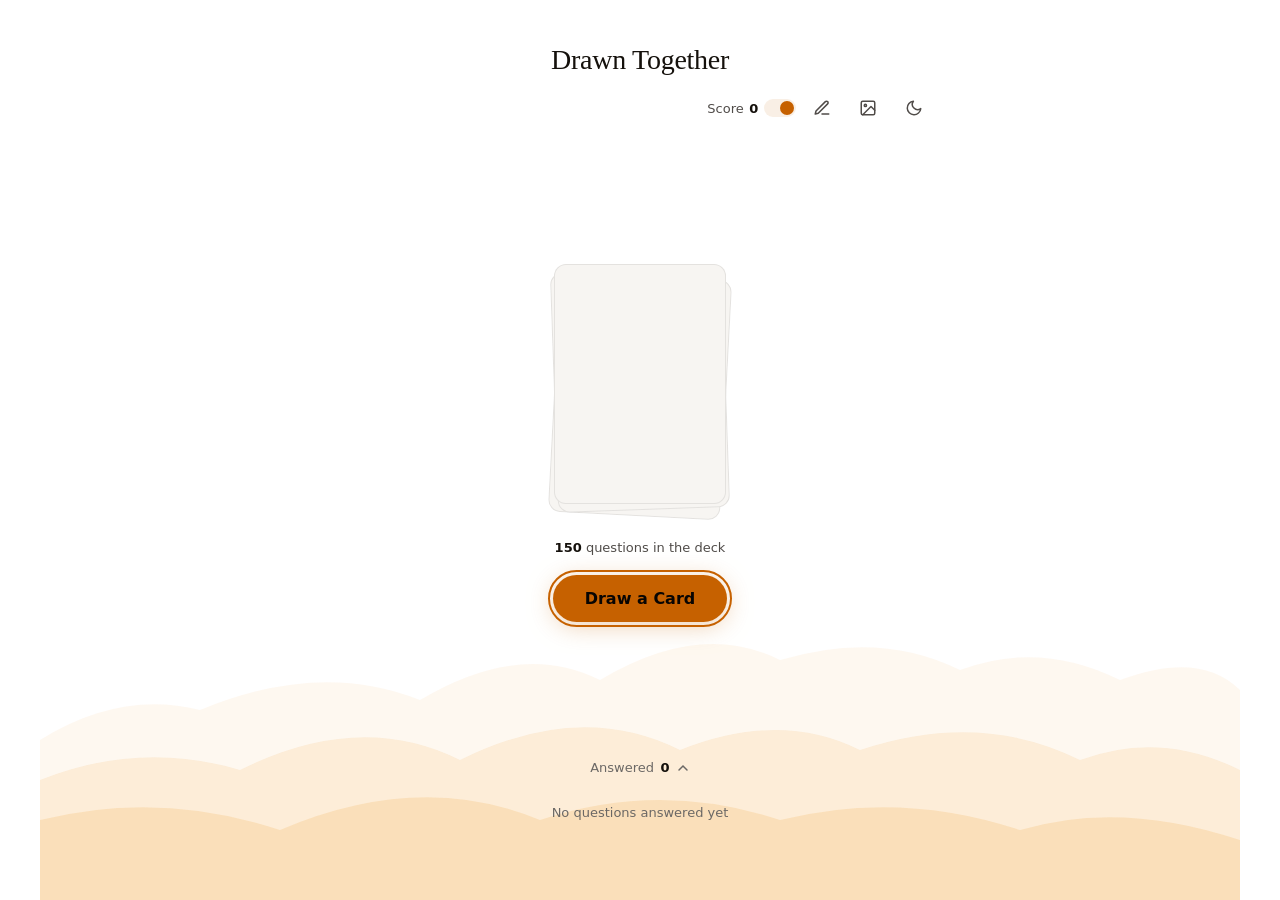
==== commit 8945f72f: "feat: title row, resizable card, rarity-column answered history - Title moved to its own centered ro" ====
--- a/index.html
+++ b/index.html
@@ -29,6 +29,8 @@
   <div class="layout">
     <div class="game-column">
 
+      <h1 class="title">Drawn Together</h1>
+
       <!-- Top Bar -->
       <header class="top-bar">
         <div class="account-control hidden" id="accountControl">
@@ -38,7 +40,6 @@
             <button class="account-signout" id="signOutBtn" aria-label="Sign out" title="Sign out">&times;</button>
           </span>
         </div>
-        <h1 class="title">Drawn Together</h1>
         <div class="top-actions">
           <div class="stat" id="scoreDisplay">
             <span>Score</span>
@@ -133,6 +134,12 @@
               <button class="btn btn-ghost btn-skip" id="skipBtn">Skip</button>
               <button class="btn btn-answered" id="answeredBtn">Answered</button>
             </div>
+            <button class="card-resize-handle" id="cardResizeHandle" type="button" aria-label="Resize card" title="Drag to resize (arrow keys when focused, Enter to reset)">
+              <svg viewBox="0 0 16 16" fill="none" stroke="currentColor" stroke-width="1.5" stroke-linecap="round" aria-hidden="true">
+                <line x1="5" y1="15" x2="15" y2="5"/>
+                <line x1="9" y1="15" x2="15" y2="9"/>
+              </svg>
+            </button>
           </div>
         </div>
 
@@ -153,26 +160,17 @@
         </div>
       </main>
 
-    </div>
-
-    <!-- Answered Sidebar -->
-    <aside class="answered-sidebar" id="answeredSidebar">
-      <button class="answered-collapse-toggle" id="answeredCollapseToggle" type="button" aria-expanded="true" aria-label="Collapse answered list">
-        <svg class="answered-collapse-chevron" viewBox="0 0 14 14" fill="none" stroke="currentColor" stroke-width="1.5" stroke-linecap="round">
-          <path d="M3 5l4 4 4-4"/>
-        </svg>
-        <span class="stat-value answered-collapse-count" id="answeredCollapseCount">0</span>
-      </button>
-      <button class="answered-header" id="answeredMobileToggle" aria-expanded="false">
-        <span>Answered</span>
-        <span class="stat-value" id="answeredCount">0</span>
-        <svg class="answered-chevron" id="answeredChevron" viewBox="0 0 14 14" fill="none" stroke="currentColor" stroke-width="1.5" stroke-linecap="round">
-          <path d="M3 5l4 4 4-4"/>
-        </svg>
-      </button>
-      <div class="answered-list" id="answeredList" role="region" aria-label="Answered questions"></div>
-      <button class="answered-show-all hidden" id="answeredShowAll" type="button">Show all</button>
-    </aside>
+      <section class="answered-history" id="answeredHistory">
+        <button class="answered-history-toggle" id="answeredHistoryToggle" type="button" aria-expanded="true" aria-controls="answeredColumns">
+          <span>Answered</span>
+          <span class="stat-value" id="answeredCount">0</span>
+          <svg class="answered-chevron" id="answeredChevron" viewBox="0 0 14 14" fill="none" stroke="currentColor" stroke-width="1.5" stroke-linecap="round"><path d="M3 5l4 4 4-4"/></svg>
+        </button>
+        <div class="answered-rarity-summary hidden" id="answeredRaritySummary"></div>
+        <div class="answered-columns" id="answeredColumns" role="region" aria-label="Answered questions"></div>
+      </section>
+
+    </div>
   </div>
 
   <!-- Skipped pile counter -->
--- a/style.css
+++ b/style.css
@@ -155,21 +155,6 @@
     align-items: center;
   }
 
-  @media (min-width: 900px) {
-    .layout {
-      flex-direction: row;
-      align-items: flex-start;
-      justify-content: center;
-      gap: 1.5rem;
-      max-width: 1100px;
-      margin: 0 auto;
-    }
-    .game-column {
-      width: auto;
-      flex: 1 1 auto;
-    }
-  }
-
   /* ── Top Bar ── */
   .top-bar {
     width: 100%;
@@ -185,18 +170,23 @@
   }
 
   .title {
+    display: block;
+    width: 100%;
     font-family: var(--font-display);
-    font-size: 1.25rem;
+    font-size: 1.75rem;
     font-weight: 500;
     letter-spacing: -0.01em;
     color: var(--ink);
+    text-align: center;
     text-wrap: balance;
+    padding: 0.75rem 0 0.25rem;
   }
 
   .top-actions {
     display: flex;
     align-items: center;
     gap: 0.375rem;
+    margin-left: auto;
   }
 
   /* ── Theme Toggle ── */
@@ -411,7 +401,9 @@
 
   /* ── Active Card ── */
   .card-stage {
-    width: 100%;
+    width: calc(100% * var(--card-scale, 1));
+    max-width: 92vw;
+    align-self: center;
     display: flex;
     flex-direction: column;
     align-items: center;
@@ -448,6 +440,31 @@
     overflow: hidden;
   }
 
+  .card-resize-handle {
+    position: absolute;
+    bottom: 0.375rem;
+    right: 0.375rem;
+    width: 1.75rem;
+    height: 1.75rem;
+    background: transparent;
+    border: none;
+    color: var(--ink-muted);
+    cursor: nwse-resize;
+    touch-action: none;
+    border-radius: var(--radius-sm);
+    display: flex;
+    align-items: center;
+    justify-content: center;
+    transition: color 0.2s;
+    -webkit-tap-highlight-color: transparent;
+  }
+  .card-resize-handle svg { width: 1rem; height: 1rem; }
+  .card-resize-handle:hover { color: var(--ink-dim); }
+  .card-resize-handle:focus-visible {
+    outline: 2px solid var(--primary);
+    outline-offset: 2px;
+  }
+
   /* Rarity glow on card */
   .card[data-rarity="mythic"] {
     box-shadow: 0 0 0 1px oklch(0.72 0.18 80 / 0.25),
@@ -478,7 +495,7 @@
 
   .card-question {
     font-family: var(--font-display);
-    font-size: clamp(1.25rem, 1.2vw + 1rem, 2rem);
+    font-size: calc(clamp(1.25rem, 1.2vw + 1rem, 2rem) * var(--card-scale, 1));
     max-width: 34ch;
     font-weight: 400;
     line-height: 1.45;
@@ -537,21 +554,16 @@
     100% { opacity: 0; transform: translateY(-64px) scale(1.3); }
   }
 
-  /* ── Answered Sidebar ── */
-  .answered-sidebar {
+  /* ── Answered History ── */
+  .answered-history {
     width: 100%;
     max-width: min(92vw, clamp(480px, 46vw, 720px));
-    flex-shrink: 0;
-    padding: 0.5rem 0 1rem;
+    padding: 0.5rem 0 1.5rem;
     position: relative;
     z-index: 1;
   }
 
-  .answered-collapse-toggle {
-    display: none;
-  }
-
-  .answered-header {
+  .answered-history-toggle {
     width: 100%;
     display: flex;
     align-items: center;
@@ -568,8 +580,8 @@
     transition: color 0.2s;
     -webkit-tap-highlight-color: transparent;
   }
-  .answered-header:hover { color: var(--ink-dim); }
-  .answered-header:focus-visible {
+  .answered-history-toggle:hover { color: var(--ink-dim); }
+  .answered-history-toggle:focus-visible {
     outline: 2px solid var(--ink-dim);
     outline-offset: 2px;
     border-radius: var(--radius-sm);
@@ -582,11 +594,53 @@
   }
   .answered-chevron.open { transform: rotate(180deg); }
 
-  .answered-list {
-    display: none;
+  .answered-columns {
+    display: grid;
+    grid-template-columns: repeat(auto-fit, minmax(150px, 1fr));
+    gap: 0.75rem;
+    align-items: start;
     padding: 0.25rem 0.25rem 0.5rem;
   }
-  .answered-list.open { display: block; }
+  .answered-columns.hidden { display: none; }
+
+  .answered-col {
+    min-width: 0;
+    max-height: 40vh;
+    overflow-y: auto;
+    scrollbar-width: thin;
+    scrollbar-color: var(--surface-raised) transparent;
+  }
+
+  .answered-col-header {
+    font-size: 0.6875rem;
+    font-weight: 700;
+    text-transform: uppercase;
+    letter-spacing: 0.12em;
+    padding: 0.375rem 0.75rem;
+    display: flex;
+    gap: 0.375rem;
+    align-items: baseline;
+  }
+  .answered-col-count { font-variant-numeric: tabular-nums; }
+
+  .answered-rarity-summary {
+    display: flex;
+    justify-content: center;
+    gap: 0.75rem;
+    flex-wrap: wrap;
+    padding: 0.25rem;
+    cursor: pointer;
+  }
+  .answered-rarity-summary.hidden { display: none; }
+
+  .answered-pill {
+    display: inline-flex;
+    align-items: center;
+    gap: 0.35rem;
+    font-size: 0.8125rem;
+    font-weight: 600;
+    font-variant-numeric: tabular-nums;
+  }
 
   .answered-item {
     display: flex;
@@ -641,116 +695,7 @@
     padding: 1rem;
   }
 
-  .answered-show-all {
-    width: 100%;
-    background: none;
-    border: none;
-    color: var(--ink-muted);
-    font-family: var(--font-body);
-    font-size: 0.75rem;
-    font-weight: 500;
-    cursor: pointer;
-    padding: 0.5rem;
-    text-align: center;
-    transition: color 0.2s;
-    -webkit-tap-highlight-color: transparent;
-  }
-  .answered-show-all:hover { color: var(--ink-dim); }
-  .answered-show-all.hidden { display: none; }
-  .answered-show-all:focus-visible {
-    outline: 2px solid var(--ink-dim);
-    outline-offset: 2px;
-    border-radius: var(--radius-sm);
-  }
-  .answered-list.expanded {
-    max-height: 40vh;
-    overflow-y: auto;
-    scroll-behavior: smooth;
-    -webkit-overflow-scrolling: touch;
-    scrollbar-width: thin;
-    scrollbar-color: var(--surface-raised) transparent;
-  }
-
-  @media (min-width: 900px) {
-    .answered-sidebar {
-      width: 280px;
-      max-width: 280px;
-      flex-shrink: 0;
-      align-self: stretch;
-      display: flex;
-      flex-direction: column;
-      padding: 0.5rem 0;
-      position: relative;
-      overflow: hidden;
-    }
-    .answered-header {
-      cursor: default;
-      pointer-events: none;
-    }
-    .answered-header .answered-chevron { display: none; }
-    .answered-list { display: block; }
-    .answered-list.expanded { max-height: 50vh; }
-
-    .answered-collapse-toggle {
-      display: flex;
-      align-items: center;
-      justify-content: center;
-      gap: 0.35rem;
-      position: absolute;
-      top: 0.5rem;
-      right: 0.5rem;
-      background: none;
-      border: none;
-      color: var(--ink-muted);
-      cursor: pointer;
-      pointer-events: auto;
-      padding: 0.375rem;
-      border-radius: var(--radius-sm);
-      -webkit-tap-highlight-color: transparent;
-      transition: color 0.2s;
-    }
-    .answered-collapse-toggle:hover { color: var(--ink-dim); }
-    .answered-collapse-toggle:focus-visible {
-      outline: 2px solid var(--ink-dim);
-      outline-offset: 2px;
-    }
-    .answered-collapse-chevron {
-      width: 12px;
-      height: 12px;
-      flex-shrink: 0;
-      transform: rotate(90deg);
-    }
-    .answered-collapse-count {
-      display: none;
-      font-size: 0.75rem;
-    }
-
-    @media (prefers-reduced-motion: no-preference) {
-      .answered-sidebar {
-        transition: width 0.3s var(--ease-out-quart), max-width 0.3s var(--ease-out-quart);
-      }
-      .answered-collapse-chevron {
-        transition: transform 0.3s var(--ease-out-quart);
-      }
-    }
-
-    .answered-sidebar.collapsed {
-      width: 48px;
-      max-width: 48px;
-      padding: 0.5rem 0;
-    }
-    .answered-sidebar.collapsed .answered-collapse-chevron { transform: rotate(-90deg); }
-    .answered-sidebar.collapsed .answered-collapse-count {
-      display: block;
-      writing-mode: vertical-rl;
-      text-orientation: mixed;
-    }
-    .answered-sidebar.collapsed .answered-header,
-    .answered-sidebar.collapsed .answered-list,
-    .answered-sidebar.collapsed .answered-show-all {
-      display: none;
-    }
-  }
+  .answered-columns .answered-empty { grid-column: 1 / -1; }
 
   /* ── Game Over ── */
   .game-over {
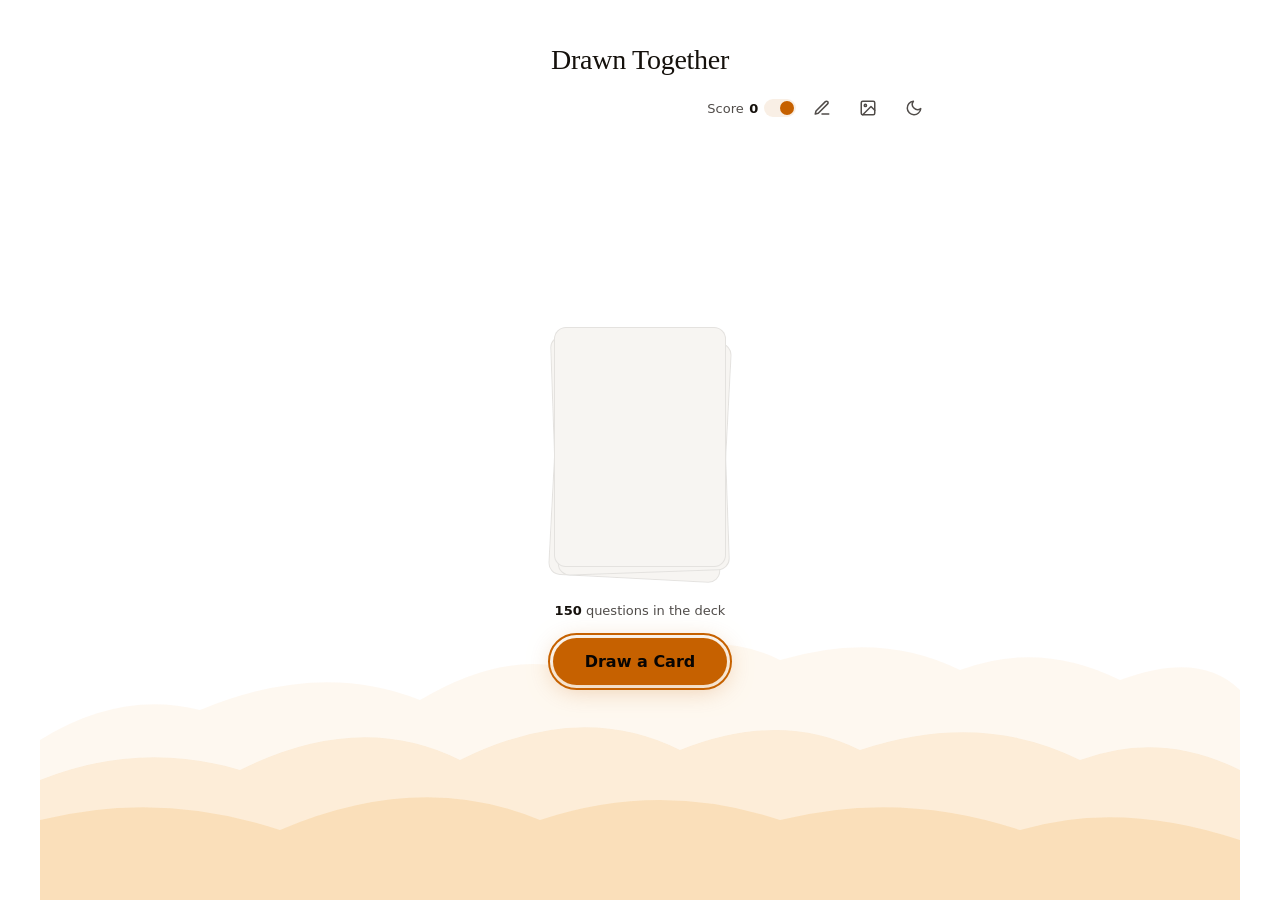
==== commit 1e7e51fb: "feat: answered history as corner pill + modal; fix short-window overlap - Answered history moves out" ====
--- a/index.html
+++ b/index.html
@@ -160,23 +160,18 @@
         </div>
       </main>
 
-      <section class="answered-history" id="answeredHistory">
-        <button class="answered-history-toggle" id="answeredHistoryToggle" type="button" aria-expanded="true" aria-controls="answeredColumns">
-          <span>Answered</span>
-          <span class="stat-value" id="answeredCount">0</span>
-          <svg class="answered-chevron" id="answeredChevron" viewBox="0 0 14 14" fill="none" stroke="currentColor" stroke-width="1.5" stroke-linecap="round"><path d="M3 5l4 4 4-4"/></svg>
-        </button>
-        <div class="answered-rarity-summary hidden" id="answeredRaritySummary"></div>
-        <div class="answered-columns" id="answeredColumns" role="region" aria-label="Answered questions"></div>
-      </section>
-
-    </div>
-  </div>
-
-  <!-- Skipped pile counter -->
-  <button class="skipped-pill hidden" id="skippedPill" type="button" title="View skipped questions">
-    Skipped <span id="skippedCount">0</span>
-  </button>
+    </div>
+  </div>
+
+  <!-- Corner pills -->
+  <div class="corner-pills">
+    <button class="corner-pill hidden" id="answeredPill" type="button" title="View answered questions">
+      Answered <span id="answeredPillCount">0</span>
+    </button>
+    <button class="corner-pill hidden" id="skippedPill" type="button" title="View skipped questions">
+      Skipped <span id="skippedCount">0</span>
+    </button>
+  </div>
 
   <!-- Question Packs Modal -->
   <div class="modal-overlay" id="modalOverlay">
@@ -224,6 +219,18 @@
         <button class="btn btn-ghost" id="importPacksBtn">Import packs</button>
         <input type="file" id="importPacksFile" accept=".json,application/json" hidden>
       </div>
+    </div>
+  </div>
+
+  <!-- Answered Modal -->
+  <div class="modal-overlay" id="answeredModalOverlay">
+    <div class="modal-sheet" role="dialog" aria-modal="true" aria-labelledby="answeredModalTitle">
+      <div class="modal-handle" aria-hidden="true"></div>
+      <div class="modal-header">
+        <h2 class="modal-title" id="answeredModalTitle">Answered <span class="stat-value" id="answeredCount">0</span></h2>
+        <button class="modal-close" id="answeredModalClose" aria-label="Close">&times;</button>
+      </div>
+      <div class="answered-columns" id="answeredColumns" role="region" aria-label="Answered questions"></div>
     </div>
   </div>
 
--- a/style.css
+++ b/style.css
@@ -76,7 +76,7 @@
     --shadow-heavy: oklch(0 0 0 / 0.45);
   }
 
-  html, body { height: 100%; overflow: hidden; }
+  html { height: 100%; }
 
   body {
     font-family: var(--font-body);
@@ -92,6 +92,8 @@
     -webkit-tap-highlight-color: transparent;
     padding: 1rem;
     position: relative;
+    min-height: 100%;
+    overflow-x: hidden;
   }
 
   /* ── Mountain Background ── */
@@ -141,7 +143,6 @@
   .layout {
     width: 100%;
     flex: 1;
-    min-height: 0;
     display: flex;
     flex-direction: column;
     align-items: center;
@@ -149,7 +150,6 @@
   .game-column {
     width: 100%;
     flex: 1;
-    min-height: 0;
     display: flex;
     flex-direction: column;
     align-items: center;
@@ -277,7 +277,6 @@
     align-items: center;
     justify-content: center;
     gap: 1.5rem;
-    min-height: 0;
     padding: 0.5rem 0;
     position: relative;
     z-index: 1;
@@ -554,46 +553,7 @@
     100% { opacity: 0; transform: translateY(-64px) scale(1.3); }
   }
 
-  /* ── Answered History ── */
-  .answered-history {
-    width: 100%;
-    max-width: min(92vw, clamp(480px, 46vw, 720px));
-    padding: 0.5rem 0 1.5rem;
-    position: relative;
-    z-index: 1;
-  }
-
-  .answered-history-toggle {
-    width: 100%;
-    display: flex;
-    align-items: center;
-    justify-content: center;
-    gap: 0.4rem;
-    background: none;
-    border: none;
-    color: var(--ink-muted);
-    font-family: var(--font-body);
-    font-size: 0.8125rem;
-    font-weight: 500;
-    cursor: pointer;
-    padding: 0.625rem;
-    transition: color 0.2s;
-    -webkit-tap-highlight-color: transparent;
-  }
-  .answered-history-toggle:hover { color: var(--ink-dim); }
-  .answered-history-toggle:focus-visible {
-    outline: 2px solid var(--ink-dim);
-    outline-offset: 2px;
-    border-radius: var(--radius-sm);
-  }
-
-  .answered-chevron {
-    width: 14px;
-    height: 14px;
-    transition: transform 0.3s var(--ease-out-quart);
-  }
-  .answered-chevron.open { transform: rotate(180deg); }
-
+  /* ── Answered Columns ── */
   .answered-columns {
     display: grid;
     grid-template-columns: repeat(auto-fit, minmax(150px, 1fr));
@@ -601,7 +561,6 @@
     align-items: start;
     padding: 0.25rem 0.25rem 0.5rem;
   }
-  .answered-columns.hidden { display: none; }
 
   .answered-col {
     min-width: 0;
@@ -622,25 +581,6 @@
     align-items: baseline;
   }
   .answered-col-count { font-variant-numeric: tabular-nums; }
-
-  .answered-rarity-summary {
-    display: flex;
-    justify-content: center;
-    gap: 0.75rem;
-    flex-wrap: wrap;
-    padding: 0.25rem;
-    cursor: pointer;
-  }
-  .answered-rarity-summary.hidden { display: none; }
-
-  .answered-pill {
-    display: inline-flex;
-    align-items: center;
-    gap: 0.35rem;
-    font-size: 0.8125rem;
-    font-weight: 600;
-    font-variant-numeric: tabular-nums;
-  }
 
   .answered-item {
     display: flex;
@@ -743,12 +683,16 @@
     letter-spacing: 0.08em;
   }
 
-  /* ── Skipped Pile ── */
-  .skipped-pill {
+  /* ── Corner Pills ── */
+  .corner-pills {
     position: fixed;
     left: 1rem;
     bottom: 1rem;
     z-index: var(--z-sticky);
+    display: flex;
+    gap: 0.5rem;
+  }
+  .corner-pill {
     background: var(--surface-raised);
     color: var(--ink-dim);
     border: 1px solid var(--card-border);
@@ -762,13 +706,13 @@
     box-shadow: 0 4px 16px var(--shadow-heavy);
     transition: color 0.2s, background 0.2s;
   }
-  .skipped-pill span { color: var(--ink); font-weight: 600; }
-  .skipped-pill:hover { color: var(--ink); background: var(--surface); }
-  .skipped-pill:focus-visible {
+  .corner-pill span { color: var(--ink); font-weight: 600; }
+  .corner-pill:hover { color: var(--ink); background: var(--surface); }
+  .corner-pill:focus-visible {
     outline: 2px solid var(--ink-dim);
     outline-offset: 2px;
   }
-  .skipped-pill.hidden { display: none; }
+  .corner-pill.hidden { display: none; }
 
   .skipped-item {
     display: flex;
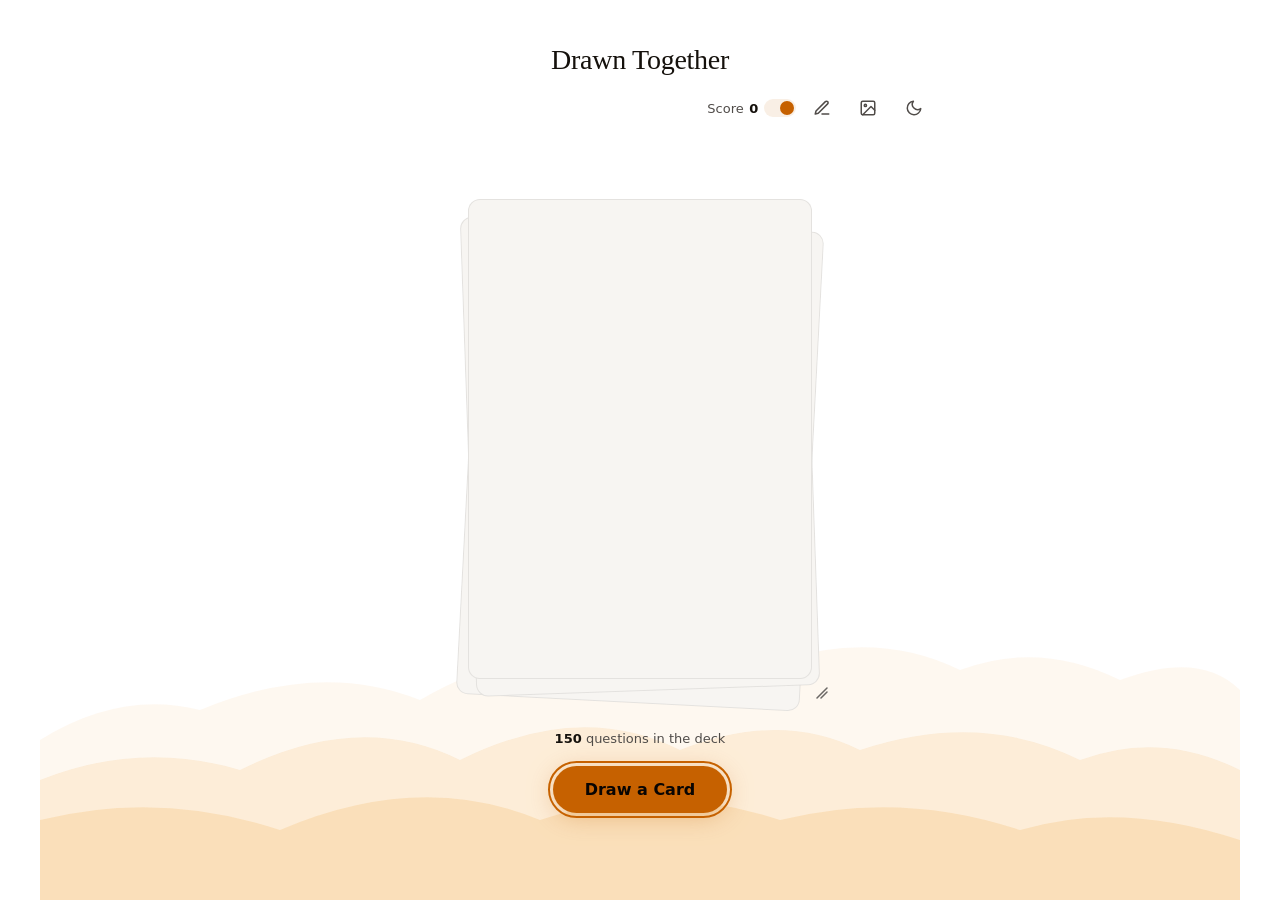
==== commit a9790555: "feat: pile 2x default size with persisted corner resize" ====
--- a/index.html
+++ b/index.html
@@ -82,10 +82,18 @@
       <main class="main" id="mainArea">
         <!-- Empty / Draw State -->
         <div class="empty-state" id="emptyState">
-          <div class="deck-illustration" aria-hidden="true">
-            <div class="deck-card"></div>
-            <div class="deck-card"></div>
-            <div class="deck-card"></div>
+          <div class="pile-wrap">
+            <button type="button" class="deck-illustration" id="pileBtn" aria-label="Draw a card" title="Draw a card">
+              <span class="deck-card" aria-hidden="true"></span>
+              <span class="deck-card" aria-hidden="true"></span>
+              <span class="deck-card" aria-hidden="true"></span>
+            </button>
+            <button class="card-resize-handle pile-resize-handle" id="pileResizeHandle" type="button" aria-label="Resize pile" title="Drag to resize (arrow keys when focused, Enter to reset)">
+              <svg viewBox="0 0 16 16" fill="none" stroke="currentColor" stroke-width="1.5" stroke-linecap="round" aria-hidden="true">
+                <line x1="5" y1="15" x2="15" y2="5"/>
+                <line x1="9" y1="15" x2="15" y2="9"/>
+              </svg>
+            </button>
           </div>
           <div class="draw-controls" id="drawControls">
             <p class="remaining-badge" id="remainingBadge">
--- a/style.css
+++ b/style.css
@@ -292,15 +292,39 @@
   }
   .empty-state.hidden { display: none; }
 
+  .pile-wrap {
+    position: relative;
+  }
+
   .deck-illustration {
     position: relative;
-    width: clamp(140px, 10vw + 100px, 200px);
-    height: clamp(180px, 12vw + 130px, 256px);
+    width: calc(clamp(280px, 20vw + 200px, 400px) * var(--pile-scale, 1));
+    height: calc(clamp(360px, 24vw + 260px, 512px) * var(--pile-scale, 1));
+    display: block;
+    background: none;
+    border: none;
+    padding: 0;
+    cursor: pointer;
+    -webkit-tap-highlight-color: transparent;
+  }
+  .deck-illustration:focus-visible {
+    outline: 2px solid var(--primary);
+    outline-offset: 4px;
+    border-radius: var(--radius-md);
+  }
+  @media (prefers-reduced-motion: no-preference) {
+    .deck-illustration:hover .deck-card:nth-child(1),
+    .deck-illustration:focus-visible .deck-card:nth-child(1) {
+      transform: translateX(-50%) translateY(-6px);
+    }
+    .deck-illustration:active .deck-card:nth-child(1) {
+      transform: translateX(-50%) translateY(-2px);
+    }
   }
   .deck-card {
     position: absolute;
-    width: clamp(120px, 9vw + 84px, 172px);
-    height: clamp(168px, 12vw + 118px, 240px);
+    width: calc(clamp(240px, 18vw + 168px, 344px) * var(--pile-scale, 1));
+    height: calc(clamp(336px, 24vw + 236px, 480px) * var(--pile-scale, 1));
     border-radius: var(--radius-md);
     background: var(--surface);
     border: 1px solid var(--card-border);
@@ -309,8 +333,8 @@
     transition: transform 0.4s var(--ease-out-expo);
   }
   .deck-card:nth-child(1) { top: 0;  z-index: 3; }
-  .deck-card:nth-child(2) { top: 6px;  z-index: 2; transform: translateX(-50%) rotate(-2deg); }
-  .deck-card:nth-child(3) { top: 12px; z-index: 1; transform: translateX(-50%) rotate(3deg); }
+  .deck-card:nth-child(2) { top: 12px; z-index: 2; transform: translateX(-50%) rotate(-2deg); }
+  .deck-card:nth-child(3) { top: 24px; z-index: 1; transform: translateX(-50%) rotate(3deg); }
 
   .remaining-badge {
     font-size: 0.8125rem;
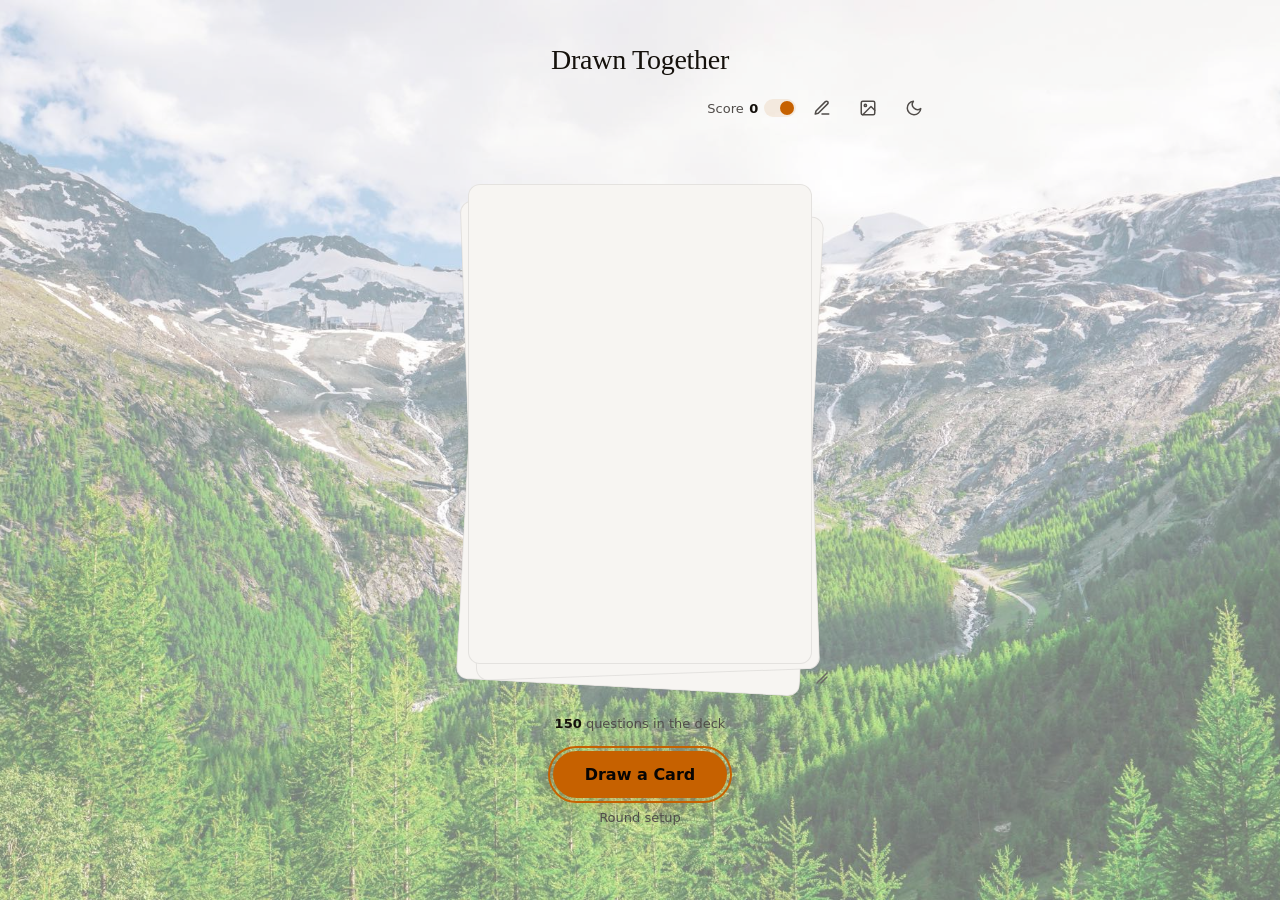
==== commit 4c1fde10: "feat: round setup — filter the deck before you deal it The only control over the deck was enabling w" ====
--- a/index.html
+++ b/index.html
@@ -96,12 +96,16 @@
             </button>
           </div>
           <div class="draw-controls" id="drawControls">
-            <p class="remaining-badge" id="remainingBadge">
-              <strong id="remainingCount">108</strong> questions in the deck
-            </p>
+            <div class="deck-meta">
+              <p class="remaining-badge" id="remainingBadge">
+                <strong id="remainingCount">108</strong> questions in the deck
+              </p>
+              <p class="round-filter-summary hidden" id="roundFilterSummary"></p>
+            </div>
             <button class="btn btn-primary" id="drawBtn" autofocus>
               Draw a Card
             </button>
+            <button class="btn btn-ghost btn-small round-setup-btn" id="roundSetupBtn" type="button">Round setup</button>
           </div>
 
           <div class="resume-prompt hidden" id="resumePrompt">
@@ -256,6 +260,44 @@
       <button class="btn btn-ghost modal-block" id="skippedShuffleAllBtn">
         Shuffle all back into deck
       </button>
+    </div>
+  </div>
+
+  <!-- Round Setup Modal -->
+  <div class="modal-overlay" id="roundSetupOverlay">
+    <div class="modal-sheet" role="dialog" aria-modal="true" aria-labelledby="roundSetupTitle">
+      <div class="modal-handle" aria-hidden="true"></div>
+      <div class="modal-header">
+        <h2 class="modal-title" id="roundSetupTitle">Round setup</h2>
+        <button class="modal-close" id="roundSetupClose" aria-label="Close">&times;</button>
+      </div>
+
+      <p class="round-setup-intro">Shape the deck before you deal it. Leave it be for the full shuffle.</p>
+
+      <div class="round-setup-section hidden" id="roundCategorySection">
+        <h3 class="round-setup-label" id="roundCategoryLabel">Topics</h3>
+        <div class="round-chip-row" id="roundCategoryChips" role="group" aria-labelledby="roundCategoryLabel"></div>
+      </div>
+
+      <div class="round-setup-section">
+        <h3 class="round-setup-label" id="roundRarityLabel">Depth</h3>
+        <div class="round-chip-row" id="roundRarityChips" role="radiogroup" aria-labelledby="roundRarityLabel"></div>
+      </div>
+
+      <div class="round-setup-section">
+        <h3 class="round-setup-label" id="roundLengthLabel">Round length</h3>
+        <div class="round-chip-row" id="roundLengthChips" role="radiogroup" aria-labelledby="roundLengthLabel"></div>
+      </div>
+
+      <div class="round-setup-status" role="status" aria-live="polite">
+        <p class="round-setup-count" id="roundSetupCount"></p>
+        <p class="round-setup-warning hidden" id="roundSetupWarning"></p>
+      </div>
+
+      <div class="modal-btn-row">
+        <button class="btn btn-ghost" id="roundSetupResetBtn" type="button">Reset</button>
+        <button class="btn btn-primary" id="roundSetupStartBtn" type="button">Start round</button>
+      </div>
     </div>
   </div>
 
--- a/style.css
+++ b/style.css
@@ -298,8 +298,10 @@
 
   .deck-illustration {
     position: relative;
-    width: calc(clamp(280px, 20vw + 200px, 400px) * var(--pile-scale, 1));
-    height: calc(clamp(360px, 24vw + 260px, 512px) * var(--pile-scale, 1));
+    /* one size driver: preferred height, capped so the pile shrinks with the window */
+    --pile-h: calc(min(clamp(360px, 24vw + 260px, 512px), max(140px, 100vh - 340px), 90vw) * var(--pile-scale, 1));
+    width: calc(var(--pile-h) * 0.78125);   /* 400/512 */
+    height: var(--pile-h);
     display: block;
     background: none;
     border: none;
@@ -323,8 +325,8 @@
   }
   .deck-card {
     position: absolute;
-    width: calc(clamp(240px, 18vw + 168px, 344px) * var(--pile-scale, 1));
-    height: calc(clamp(336px, 24vw + 236px, 480px) * var(--pile-scale, 1));
+    width: calc(var(--pile-h) * 0.671875);  /* 344/512 */
+    height: calc(var(--pile-h) * 0.9375);   /* 480/512 */
     border-radius: var(--radius-md);
     background: var(--surface);
     border: 1px solid var(--card-border);
@@ -333,8 +335,8 @@
     transition: transform 0.4s var(--ease-out-expo);
   }
   .deck-card:nth-child(1) { top: 0;  z-index: 3; }
-  .deck-card:nth-child(2) { top: 12px; z-index: 2; transform: translateX(-50%) rotate(-2deg); }
-  .deck-card:nth-child(3) { top: 24px; z-index: 1; transform: translateX(-50%) rotate(3deg); }
+  .deck-card:nth-child(2) { top: calc(var(--pile-h) * 0.0234); z-index: 2; transform: translateX(-50%) rotate(-2deg); }
+  .deck-card:nth-child(3) { top: calc(var(--pile-h) * 0.0469); z-index: 1; transform: translateX(-50%) rotate(3deg); }
 
   .remaining-badge {
     font-size: 0.8125rem;
@@ -424,7 +426,7 @@
 
   /* ── Active Card ── */
   .card-stage {
-    width: calc(100% * var(--card-scale, 1));
+    width: calc(100% * var(--card-scale, 1) * var(--card-fit, 1));
     max-width: 92vw;
     align-self: center;
     display: flex;
@@ -455,7 +457,7 @@
     background: var(--surface);
     border: 1px solid var(--card-border);
     border-radius: var(--radius-lg);
-    padding: clamp(2rem, 1.4rem + 1.5vw, 3rem) clamp(1.5rem, 1.1rem + 1vw, 2.25rem) clamp(1.75rem, 1.35rem + 1vw, 2.5rem);
+    padding: calc(clamp(2rem, 1.4rem + 1.5vw, 3rem) * var(--card-fit, 1)) calc(clamp(1.5rem, 1.1rem + 1vw, 2.25rem) * var(--card-fit, 1)) calc(clamp(1.75rem, 1.35rem + 1vw, 2.5rem) * var(--card-fit, 1));
     display: flex;
     flex-direction: column;
     gap: 1.25rem;
@@ -518,7 +520,7 @@
 
   .card-question {
     font-family: var(--font-display);
-    font-size: calc(clamp(1.25rem, 1.2vw + 1rem, 2rem) * var(--card-scale, 1));
+    font-size: calc(clamp(1.25rem, 1.2vw + 1rem, 2rem) * var(--card-scale, 1) * var(--card-fit, 1));
     max-width: 34ch;
     font-weight: 400;
     line-height: 1.45;
@@ -1584,3 +1586,99 @@
 }
 .bg-option[aria-checked="true"] .bg-option-label { color: var(--ink); }
 .btn-small { padding: 0.25rem 0.75rem; font-size: 0.8125rem; }
+
+/* ── Round Setup ── */
+/* The deck count and the active filters read as one line of deck status,
+   so the setup button below the draw button stays on screen on short phones */
+.deck-meta {
+  display: flex;
+  flex-direction: column;
+  align-items: center;
+  gap: 0.125rem;
+}
+.round-setup-btn { margin-top: -0.75rem; }
+.round-filter-summary {
+  font-size: 0.8125rem;
+  color: var(--ink-dim);
+  text-align: center;
+}
+.round-filter-summary.hidden { display: none; }
+
+.round-setup-intro {
+  font-size: 0.875rem;
+  color: var(--ink-muted);
+  margin-bottom: 1.25rem;
+}
+
+.round-setup-section { margin-bottom: 1.25rem; }
+.round-setup-section.hidden { display: none; }
+
+.round-setup-label {
+  font-family: var(--font-body);
+  font-size: 0.75rem;
+  font-weight: 600;
+  letter-spacing: 0.06em;
+  text-transform: uppercase;
+  color: var(--ink-muted);
+  margin-bottom: 0.625rem;
+}
+
+.round-chip-row {
+  display: flex;
+  flex-wrap: wrap;
+  gap: 0.5rem;
+}
+
+.round-chip {
+  font-family: var(--font-body);
+  font-size: 0.875rem;
+  font-weight: 500;
+  color: var(--ink-dim);
+  background: var(--surface);
+  border: 1.5px solid transparent;
+  border-radius: 99px;
+  padding: 0.5rem 0.875rem;
+  min-height: 2.25rem;
+  cursor: pointer;
+  transition: background 0.18s var(--ease-out-quart),
+              border-color 0.18s var(--ease-out-quart),
+              color 0.18s;
+  -webkit-tap-highlight-color: transparent;
+}
+.round-chip:hover { color: var(--ink); background: var(--surface-raised); }
+.round-chip:focus-visible {
+  outline: 2px solid var(--primary);
+  outline-offset: 2px;
+}
+/* Selected state carries weight + fill + border, never colour alone */
+.round-chip.active {
+  color: var(--ink);
+  font-weight: 600;
+  background: var(--primary-subtle);
+  border-color: var(--chip-accent, var(--primary));
+}
+@media (prefers-reduced-motion: reduce) {
+  .round-chip { transition: none; }
+}
+
+.round-setup-status { margin-top: 1.5rem; }
+.round-setup-count {
+  font-size: 0.9375rem;
+  font-weight: 600;
+  color: var(--ink);
+  font-variant-numeric: tabular-nums;
+}
+.round-setup-warning {
+  font-size: 0.8125rem;
+  color: var(--ink-muted);
+  margin-top: 0.375rem;
+}
+.round-setup-warning.blocking { color: var(--accent); }
+.round-setup-warning.hidden { display: none; }
+
+.btn:disabled {
+  opacity: 0.45;
+  cursor: not-allowed;
+  box-shadow: none;
+}
+.btn:disabled:active { transform: none; }
